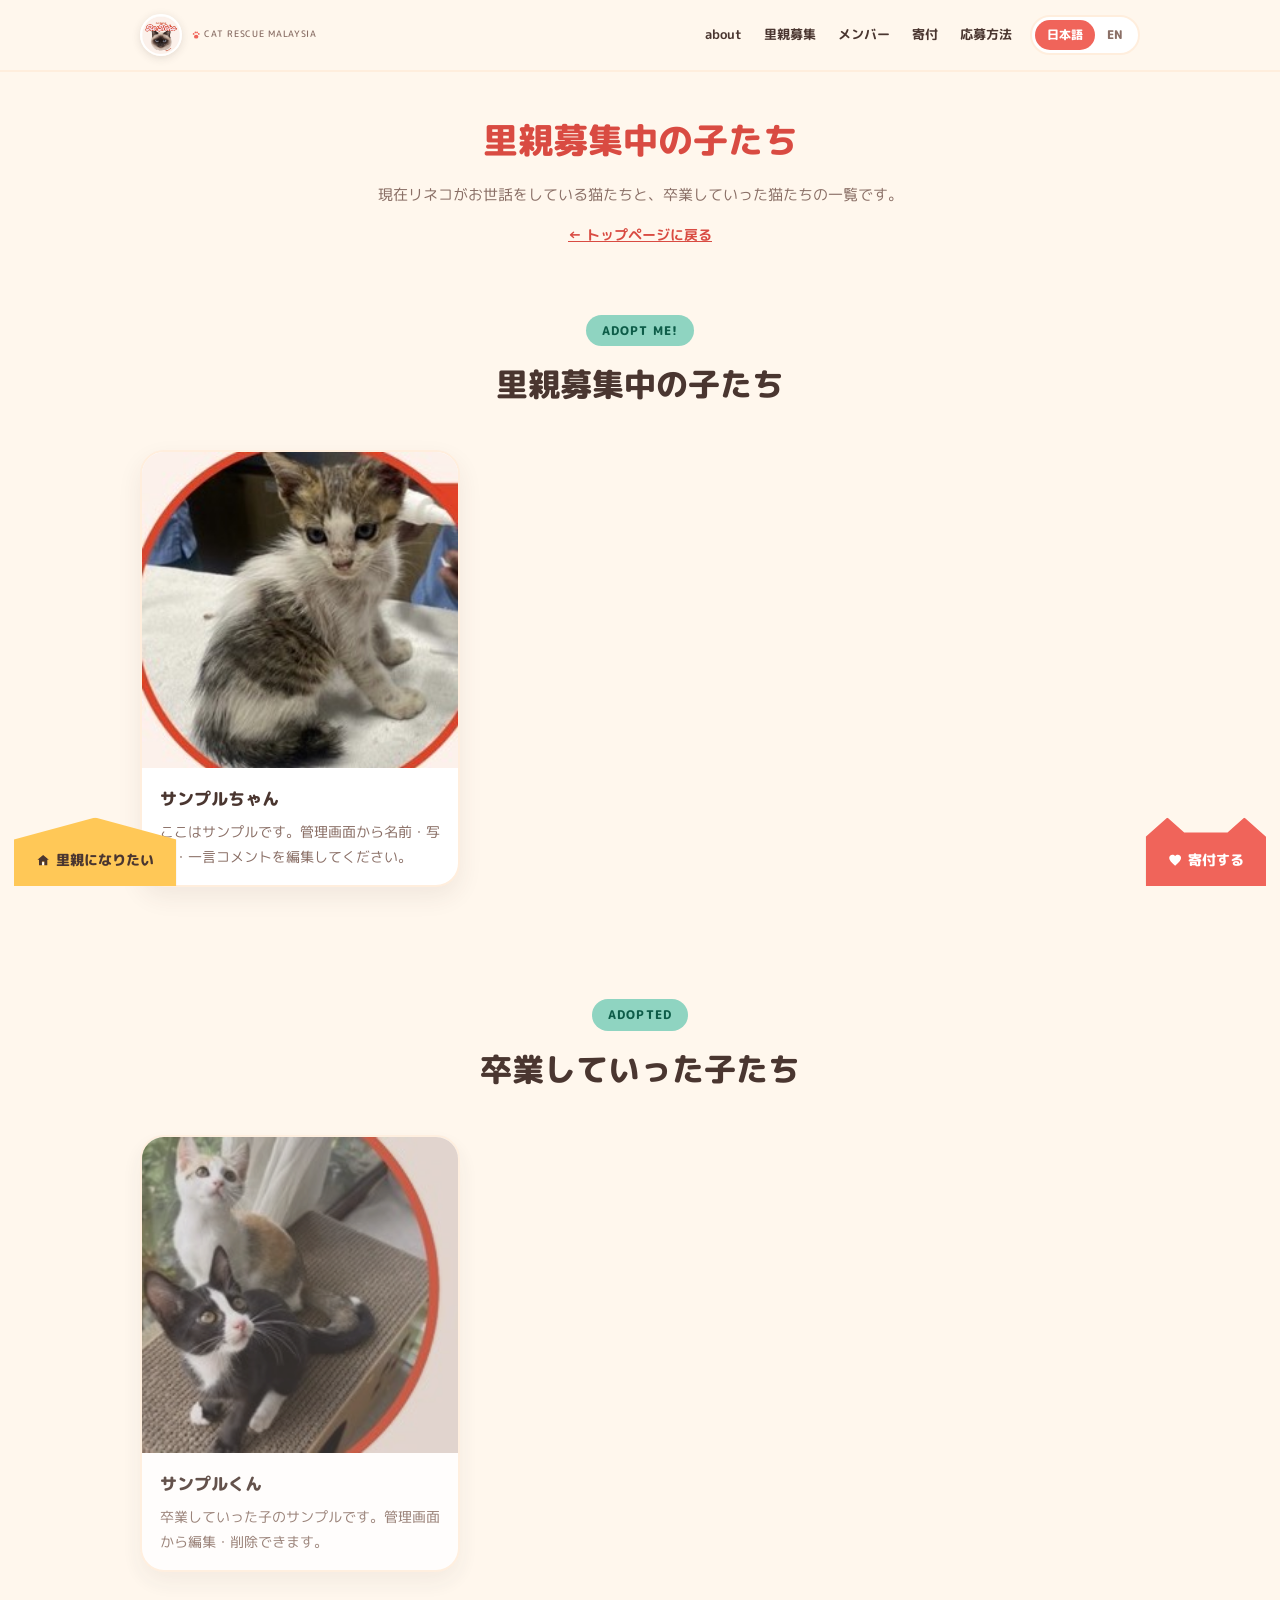
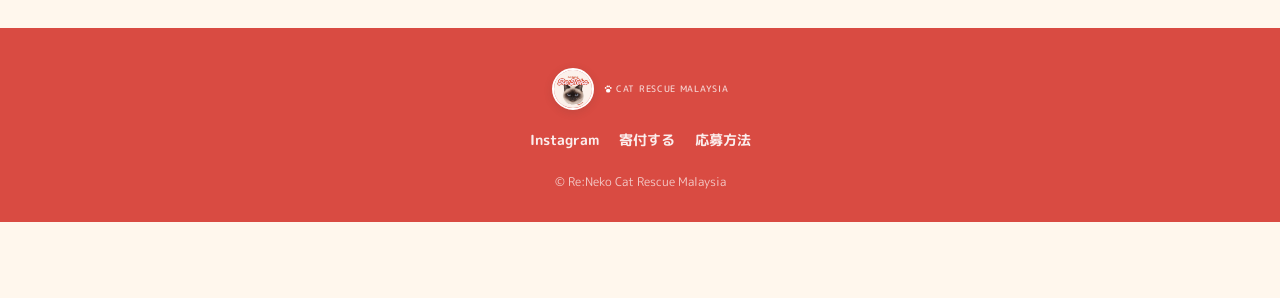
==== cats.html @ f43480e9 "Give the fixed buttons a real house/cat silhouette shape - Use clip-path polygons so "里親になりたい" reads" ====
<!DOCTYPE html>
<html lang="ja">
<head>
<meta charset="UTF-8">
<meta name="viewport" content="width=device-width, initial-scale=1.0">
<title>里親募集中の子たち | Re:Neko</title>
<meta name="description" content="Re:Neko(リネコ)が保護している、里親募集中の猫たちと卒業していった猫たちの一覧です。">
<link rel="preconnect" href="https://fonts.googleapis.com">
<link rel="preconnect" href="https://fonts.gstatic.com" crossorigin>
<link href="https://fonts.googleapis.com/css2?family=M+PLUS+Rounded+1c:wght@400;500;700;800&family=Kiwi+Maru:wght@400;500&display=swap" rel="stylesheet">
<link rel="stylesheet" href="style.css">
<link rel="icon" href="favicon-32.png" sizes="32x32">
<link rel="icon" href="favicon-192.png" sizes="192x192">
<link rel="apple-touch-icon" href="favicon-180.png">
<meta property="og:image" content="logo.png">
</head>
<body>

<svg style="display:none" aria-hidden="true">
  <symbol id="icon-paw" viewBox="0 0 24 24"><ellipse cx="12" cy="16.3" rx="6.3" ry="5.3"/><circle cx="4.7" cy="8.3" r="2.55"/><circle cx="9.8" cy="4.1" r="2.55"/><circle cx="14.6" cy="4.1" r="2.55"/><circle cx="19.4" cy="8.3" r="2.55"/></symbol>
  <symbol id="icon-book" viewBox="0 0 24 24"><path d="M3 5.4c2.3-1.7 5.7-1.7 9 0c3.3-1.7 6.7-1.7 9 0v14.2c-2.3-1.6-5.7-1.6-9 .1c-3.3-1.7-6.7-1.7-9-.1z"/><path d="M12 5.4v14.3" stroke="#fff" stroke-width="1.3" fill="none" stroke-linecap="round"/></symbol>
  <symbol id="icon-cat" viewBox="0 0 24 24"><path d="M4 9.3L7.5 2.4L10 8.6Z"/><path d="M20 9.3L16.5 2.4L14 8.6Z"/><circle cx="12" cy="14.2" r="8.2"/><circle cx="8.7" cy="13.2" r="1.15" fill="#fff"/><circle cx="15.3" cy="13.2" r="1.15" fill="#fff"/><path d="M12 15.6l-1.3 1.5h2.6z" fill="#fff"/></symbol>
  <symbol id="icon-duo" viewBox="0 0 24 24"><circle cx="9" cy="9.2" r="5"/><circle cx="15.4" cy="9.2" r="5" fill-opacity=".72"/><path d="M2.4 21c0-4 3-6.8 6.6-6.8S15.6 17 15.6 21z"/><path d="M8.6 21c0-4 3-6.8 6.6-6.8S21.8 17 21.8 21z" fill-opacity=".72"/></symbol>
  <symbol id="icon-heart" viewBox="0 0 24 24"><path d="M12 21.3l-1.4-1.3C5.4 15.3 2 12.2 2 8.5C2 5.4 4.4 3 7.5 3c1.7 0 3.4.8 4.5 2.1C13.1 3.8 14.8 3 16.5 3C19.6 3 22 5.4 22 8.5c0 3.7-3.4 6.8-8.6 11.5z"/></symbol>
  <symbol id="icon-house" viewBox="0 0 24 24"><path d="M12 3.2L21.6 11.3H19v9.1h-5v-6.1h-4v6.1H5v-9.1H2.4z"/><rect x="10.4" y="15.3" width="3.2" height="5.1" fill="#fff"/></symbol>
</svg>

<header class="site">
  <div class="site-nav">
    <a href="index.html" class="logo">
      <img src="logo.png" alt="Re:Neko">
      <small><svg class="icon" viewBox="0 0 24 24"><use href="#icon-paw"></use></svg> CAT RESCUE MALAYSIA</small>
    </a>
    <div class="nav-right">
      <nav class="nav-links">
        <a href="index.html#about" id="nav-about">about</a>
        <a href="cats.html" id="nav-cats">里親募集</a>
        <a href="index.html#duo" id="nav-duo">メンバー</a>
        <a href="index.html#donate" id="nav-donate">寄付</a>
        <a href="index.html#foster" id="nav-foster">応募方法</a>
      </nav>
      <div class="lang-toggle">
        <button type="button" id="lang-ja" class="active" onclick="setLang('ja')">日本語</button>
        <button type="button" id="lang-en" onclick="setLang('en')">EN</button>
      </div>
      <button type="button" class="menu-toggle" onclick="openMenu()" aria-label="メニュー">☰</button>
    </div>
  </div>
</header>

<div class="mobile-menu" id="mobile-menu" onclick="if(event.target===this) closeMenu()">
  <div class="mobile-menu-panel">
    <div class="mobile-menu-head">
      <a href="index.html" class="logo"><img src="logo.png" alt="Re:Neko"></a>
      <button type="button" class="mobile-menu-close" onclick="closeMenu()" aria-label="閉じる">×</button>
    </div>
    <div class="mobile-menu-links">
      <a href="index.html#about" onclick="closeMenu()"><span class="m-icon"><svg class="icon" viewBox="0 0 24 24"><use href="#icon-book"></use></svg></span><span id="mnav-about">about</span></a>
      <a href="cats.html" onclick="closeMenu()"><span class="m-icon"><svg class="icon" viewBox="0 0 24 24"><use href="#icon-cat"></use></svg></span><span id="mnav-cats">里親募集</span></a>
      <a href="index.html#duo" onclick="closeMenu()"><span class="m-icon"><svg class="icon" viewBox="0 0 24 24"><use href="#icon-duo"></use></svg></span><span id="mnav-duo">メンバー</span></a>
      <a href="index.html#donate" onclick="closeMenu()"><span class="m-icon"><svg class="icon" viewBox="0 0 24 24"><use href="#icon-heart"></use></svg></span><span id="mnav-donate">寄付</span></a>
      <a href="index.html#foster" onclick="closeMenu()"><span class="m-icon"><svg class="icon" viewBox="0 0 24 24"><use href="#icon-house"></use></svg></span><span id="mnav-foster">応募方法</span></a>
    </div>
    <svg class="mobile-menu-paw" viewBox="0 0 24 24"><use href="#icon-paw"></use></svg>
  </div>
</div>

<div class="wrap cats-hero">
  <h1 id="page-h1">里親募集中の子たち</h1>
  <p id="page-p">現在リネコがお世話をしている猫たちと、卒業していった猫たちの一覧です。</p>
  <a href="index.html" class="back-link" id="back-link">← トップページに戻る</a>
</div>

<section id="adopt-list">
  <div class="wrap">
    <div class="section-title">
      <span class="eyebrow">ADOPT ME!</span>
      <h2 id="adopt-h2">里親募集中の子たち</h2>
    </div>
    <div class="cat-grid" id="adopt-grid"></div>
  </div>
</section>

<section id="adopted-list">
  <div class="wrap">
    <div class="section-title">
      <span class="eyebrow" style="background:var(--mint);color:#0d5c48;">ADOPTED</span>
      <h2 id="adopted-h2">卒業していった子たち</h2>
    </div>
    <div class="cat-grid" id="adopted-grid"></div>
  </div>
</section>

<footer>
  <div class="wrap">
    <a href="index.html" class="logo"><img src="logo.png" alt="Re:Neko"> <small><svg class="icon" viewBox="0 0 24 24"><use href="#icon-paw"></use></svg> CAT RESCUE MALAYSIA</small></a>
    <div class="foot-links">
      <a href="https://www.instagram.com/reneko_malaysia/" target="_blank" rel="noopener">Instagram</a>
      <a href="index.html#donate" id="footer-link-donate">寄付する</a>
      <a href="index.html#foster" id="footer-link-foster">応募方法</a>
    </div>
    <p class="copyright">© Re:Neko Cat Rescue Malaysia</p>
  </div>
</footer>

<div class="fixed-bar">
  <a href="index.html#foster" class="fb-foster" id="bar-btn-foster"><svg class="icon" viewBox="0 0 24 24"><use href="#icon-house"></use></svg> 里親になりたい</a>
  <a href="index.html#donate" class="fb-donate" id="bar-btn-donate"><svg class="icon" viewBox="0 0 24 24"><use href="#icon-heart"></use></svg> 寄付する</a>
</div>

<script>
const I18N = {
  'nav-about':        { ja:'about',            en:'About' },
  'nav-cats':         { ja:'里親募集',          en:'Cats' },
  'nav-duo':          { ja:'メンバー',          en:'Team' },
  'nav-donate':       { ja:'寄付',              en:'Donate' },
  'nav-foster':       { ja:'応募方法',          en:'How to Adopt' },
  'mnav-about':       { ja:'about',            en:'About' },
  'mnav-cats':        { ja:'里親募集',          en:'Cats' },
  'mnav-duo':         { ja:'メンバー',          en:'Team' },
  'mnav-donate':      { ja:'寄付',              en:'Donate' },
  'mnav-foster':      { ja:'応募方法',          en:'How to Adopt' },
  'page-h1':          { ja:'里親募集中の子たち', en:'Cats Looking for Homes' },
  'page-p':           { ja:'現在リネコがお世話をしている猫たちと、卒業していった猫たちの一覧です。', en:'Here are the cats currently in our care, and the ones who&rsquo;ve already found their forever homes.' },
  'back-link':        { ja:'← トップページに戻る', en:'&larr; Back to Home' },
  'adopt-h2':         { ja:'里親募集中の子たち', en:'Cats Looking for Homes' },
  'adopted-h2':       { ja:'卒業していった子たち', en:'Happily Adopted' },
  'footer-link-donate': { ja:'寄付する', en:'Donate' },
  'footer-link-foster': { ja:'応募方法', en:'How to Adopt' },
  'bar-btn-foster':   { ja:'<svg class="icon" viewBox="0 0 24 24"><use href="#icon-house"></use></svg> 里親になりたい', en:'<svg class="icon" viewBox="0 0 24 24"><use href="#icon-house"></use></svg> Become a Foster' },
  'bar-btn-donate':   { ja:'<svg class="icon" viewBox="0 0 24 24"><use href="#icon-heart"></use></svg> 寄付する', en:'<svg class="icon" viewBox="0 0 24 24"><use href="#icon-heart"></use></svg> Donate' },
};

let currentLang = 'ja';

function setLang(lang){
  currentLang = lang;
  document.documentElement.lang = lang;
  for(const id in I18N){
    const el = document.getElementById(id);
    if(el) el.innerHTML = I18N[id][lang];
  }
  document.getElementById('lang-ja').classList.toggle('active', lang === 'ja');
  document.getElementById('lang-en').classList.toggle('active', lang === 'en');
  try{ localStorage.setItem('reneko-lang', lang); }catch(e){}
  renderCats();
}

let allCats = [];

function catCardHtml(cat){
  const name = currentLang === 'en' ? (cat.name_en || cat.name_ja || '') : (cat.name_ja || cat.name_en || '');
  const note = currentLang === 'en' ? (cat.note_en || cat.note_ja || '') : (cat.note_ja || cat.note_en || '');
  const cls = cat.status === 'adopted' ? 'cat-card adopted' : 'cat-card';
  return `<div class="${cls}">
    <div class="cat-photo"><img src="${escapeHtml(cat.photo || '')}" alt="${escapeHtml(name)}" loading="lazy"></div>
    <div class="cat-body">
      <h3>${escapeHtml(name)}</h3>
      <p>${escapeHtml(note)}</p>
    </div>
  </div>`;
}

function escapeHtml(str){
  return String(str).replace(/[&<>"']/g, m => ({'&':'&amp;','<':'&lt;','>':'&gt;','"':'&quot;',"'":'&#39;'}[m]));
}

function renderCats(){
  const adoptGrid = document.getElementById('adopt-grid');
  const adoptedGrid = document.getElementById('adopted-grid');
  const adoptCats = allCats.filter(c => c.status !== 'adopted');
  const adoptedCats = allCats.filter(c => c.status === 'adopted');

  const emptyAdopt = currentLang === 'en' ? 'No cats are listed yet. Please check back soon!' : '現在募集中の猫はいません。またチェックしてみてください。';
  const emptyAdopted = currentLang === 'en' ? 'No adopted cats listed yet.' : '卒業していった子はまだ登録されていません。';

  adoptGrid.innerHTML = adoptCats.length
    ? adoptCats.map(catCardHtml).join('')
    : `<div class="empty-note" style="grid-column:1/-1;">${emptyAdopt}</div>`;

  adoptedGrid.innerHTML = adoptedCats.length
    ? adoptedCats.map(catCardHtml).join('')
    : `<div class="empty-note" style="grid-column:1/-1;">${emptyAdopted}</div>`;
}

// Google Sheets CSV export URL (set once the sheet is shared). Falls back to cats.json when empty.
const SHEET_CSV_URL = '';

function parseCSV(text){
  const rows = [];
  let row = [], field = '', inQuotes = false;
  for(let i = 0; i < text.length; i++){
    const c = text[i];
    if(inQuotes){
      if(c === '"'){
        if(text[i + 1] === '"'){ field += '"'; i++; }
        else inQuotes = false;
      }else field += c;
    }else{
      if(c === '"') inQuotes = true;
      else if(c === ','){ row.push(field); field = ''; }
      else if(c === '\n' || c === '\r'){
        if(c === '\r' && text[i + 1] === '\n') i++;
        row.push(field); field = '';
        rows.push(row); row = [];
      }else field += c;
    }
  }
  if(field.length || row.length){ row.push(field); rows.push(row); }
  if(!rows.length) return [];
  const headers = rows[0].map(h => h.trim());
  return rows.slice(1).filter(r => r.some(v => v.trim() !== '')).map(r => {
    const obj = {};
    headers.forEach((h, i) => { obj[h] = (r[i] || '').trim(); });
    return obj;
  });
}

async function loadCats(){
  try{
    if(SHEET_CSV_URL){
      const res = await fetch(SHEET_CSV_URL + (SHEET_CSV_URL.includes('?') ? '&' : '?') + '_=' + Date.now());
      const text = await res.text();
      allCats = parseCSV(text);
    }else{
      const res = await fetch('cats.json?_=' + Date.now());
      allCats = await res.json();
    }
  }catch(e){
    allCats = [];
  }
  renderCats();
}

function openMenu(){
  document.getElementById('mobile-menu').classList.add('open');
  document.body.style.overflow = 'hidden';
}
function closeMenu(){
  document.getElementById('mobile-menu').classList.remove('open');
  document.body.style.overflow = '';
}

(function(){
  let lang = 'ja';
  try{ lang = localStorage.getItem('reneko-lang') || 'ja'; }catch(e){}
  currentLang = lang;
  setLang(lang);
  loadCats();
})();
</script>

</body>
</html>
---- style.css ----
:root{
  --cream:#FFF7ED;
  --cream-deep:#FFEEDD;
  --coral:#F0645A;
  --coral-dark:#D94B42;
  --pink:#FF8FAE;
  --yellow:#FFC857;
  --mint:#8FD4C1;
  --text:#4A3630;
  --text-soft:#8A6F66;
  --white:#FFFFFF;
  --radius:24px;
}
*{box-sizing:border-box;margin:0;padding:0;}
html{scroll-behavior:smooth;}
body{
  font-family:"M PLUS Rounded 1c","Hiragino Maru Gothic ProN",sans-serif;
  background:var(--cream);
  color:var(--text);
  line-height:1.8;
  padding-bottom:76px; /* space for fixed bottom bar */
  -webkit-font-smoothing:antialiased;
}
img{max-width:100%;display:block;}
a{color:inherit;text-decoration:none;}
.wrap{max-width:1040px;margin:0 auto;padding:0 20px;}

.icon{width:1em;height:1em;fill:currentColor;flex:0 0 auto;}

/* ---------- Header ---------- */
header.site{
  position:sticky;top:0;z-index:50;
  background:rgba(255,247,237,.92);
  backdrop-filter:blur(6px);
  border-bottom:2px solid var(--cream-deep);
}
.site-nav{
  display:flex;align-items:center;justify-content:space-between;
  padding:14px 20px;max-width:1040px;margin:0 auto;
  gap:12px;
}
.logo{
  display:flex;align-items:center;gap:10px;
  font-weight:800;font-size:1.4rem;color:var(--coral-dark);
  flex:0 0 auto;
}
.logo img{
  width:42px;height:42px;border-radius:50%;object-fit:cover;
  border:2px solid #fff;box-shadow:0 2px 8px rgba(74,54,48,.15);
  flex:0 0 auto;
}
.logo small{
  display:inline-flex;align-items:center;gap:4px;
  font-size:.55rem;font-weight:500;letter-spacing:.08em;
  color:var(--text-soft);
}
.logo small .icon{width:.95em;height:.95em;color:var(--coral);}
footer .logo small .icon{color:#fff;}
.nav-right{display:flex;align-items:center;gap:8px;flex:0 0 auto;white-space:nowrap;}
.site-nav .nav-links{display:flex;gap:2px;}
.nav-links a{
  font-size:.8rem;font-weight:700;color:var(--text);
  padding:8px 10px;border-radius:999px;white-space:nowrap;
}
.nav-links a:hover{background:var(--cream-deep);}
@media(max-width:760px){ .site-nav .nav-links{display:none;} }

.menu-toggle{
  display:none;background:#fff;border:2px solid var(--cream-deep);
  border-radius:999px;width:40px;height:40px;align-items:center;justify-content:center;
  cursor:pointer;flex:0 0 auto;font-size:1.1rem;line-height:1;
}
@media(max-width:760px){ .menu-toggle{display:flex;} }

.mobile-menu{
  display:none;position:fixed;inset:0;z-index:200;
  background:rgba(74,54,48,.45);
}
.mobile-menu.open{display:block;}
.mobile-menu-panel{
  background:linear-gradient(165deg,var(--cream) 0%,var(--cream-deep) 100%);
  width:80%;max-width:310px;height:100%;margin-left:auto;
  padding:22px;box-shadow:-8px 0 24px rgba(0,0,0,.15);
  display:flex;flex-direction:column;gap:4px;
  position:relative;overflow:hidden;
}
.mobile-menu-panel::before{
  content:"";position:absolute;inset:0;pointer-events:none;opacity:.55;
  background-image:
    radial-gradient(circle at 8px 8px, rgba(240,100,90,.12) 2.6px, transparent 2.8px),
    radial-gradient(circle at 2px 14px, rgba(240,100,90,.12) 1.6px, transparent 1.8px),
    radial-gradient(circle at 14px 14px, rgba(240,100,90,.12) 1.6px, transparent 1.8px);
  background-size:36px 36px;
}
.mobile-menu-head{
  display:flex;justify-content:space-between;align-items:center;margin-bottom:16px;
  position:relative;z-index:1;
}
.mobile-menu-head .logo{font-size:1.1rem;}
.mobile-menu-close{
  background:#fff;border:2px solid var(--cream-deep);border-radius:50%;
  width:36px;height:36px;font-size:1.2rem;cursor:pointer;color:var(--text-soft);
  display:flex;align-items:center;justify-content:center;
}
.mobile-menu-links{position:relative;z-index:1;display:flex;flex-direction:column;gap:12px;}
.mobile-menu-links a{
  display:flex;align-items:center;gap:12px;
  padding:12px 16px;border-radius:20px 20px 20px 6px;font-weight:800;font-size:1rem;color:var(--text);
  background:#fff;box-shadow:0 6px 14px rgba(74,54,48,.1);
  border:2px solid var(--row-color,var(--cream-deep));
  transition:transform .12s ease;
}
.mobile-menu-links a:nth-child(odd){transform:rotate(-.8deg);}
.mobile-menu-links a:nth-child(even){transform:rotate(.8deg);border-radius:20px 20px 6px 20px;}
.mobile-menu-links a:active{transform:scale(.96);}
.mobile-menu-links a .m-icon{
  width:40px;height:40px;border-radius:50%;flex:0 0 auto;
  display:flex;align-items:center;justify-content:center;
  border:2px solid #fff;box-shadow:0 3px 6px rgba(74,54,48,.15);
}
.mobile-menu-links a .m-icon .icon{width:1.3em;height:1.3em;}
.mobile-menu-links a:nth-child(1){--row-color:#FFD3CC;}
.mobile-menu-links a:nth-child(1) .m-icon{background:#FFE3E0;color:var(--coral-dark);}
.mobile-menu-links a:nth-child(2){--row-color:#FFE7AD;}
.mobile-menu-links a:nth-child(2) .m-icon{background:#FFF1CE;color:#9A6A00;}
.mobile-menu-links a:nth-child(3){--row-color:#FFC9DC;}
.mobile-menu-links a:nth-child(3) .m-icon{background:#FFE3EC;color:#C23368;}
.mobile-menu-links a:nth-child(4){--row-color:#BDEEDD;}
.mobile-menu-links a:nth-child(4) .m-icon{background:#DFF4EE;color:#0d5c48;}
.mobile-menu-links a:nth-child(5){--row-color:#C7D3FF;}
.mobile-menu-links a:nth-child(5) .m-icon{background:#E3E9FF;color:#3B4FA8;}
.mobile-menu-paw{
  position:absolute;z-index:0;width:9rem;height:9rem;opacity:.14;color:var(--coral);
  bottom:6px;right:-18px;transform:rotate(-18deg);pointer-events:none;
}

.lang-toggle{
  display:flex;background:#fff;border:2px solid var(--cream-deep);
  border-radius:999px;padding:3px;flex:0 0 auto;
}
.lang-toggle button{
  border:none;background:transparent;cursor:pointer;
  font-family:inherit;font-weight:800;font-size:.75rem;
  padding:6px 12px;border-radius:999px;color:var(--text-soft);
}
.lang-toggle button.active{background:var(--coral);color:#fff;}

/* ---------- Buttons ---------- */
.btn{
  display:inline-flex;align-items:center;justify-content:center;gap:8px;
  padding:14px 28px;border-radius:999px;font-weight:800;font-size:1rem;
  border:none;cursor:pointer;transition:transform .15s ease, box-shadow .15s ease;
  box-shadow:0 6px 0 rgba(0,0,0,.08);
}
.btn:active{transform:translateY(3px);box-shadow:0 3px 0 rgba(0,0,0,.08);}
.btn-coral{background:var(--coral);color:#fff;}
.btn-coral:hover{background:var(--coral-dark);}
.btn-yellow{background:var(--yellow);color:var(--text);}
.btn-yellow:hover{filter:brightness(1.05);}
.btn-outline{background:#fff;color:var(--coral-dark);border:2px solid var(--coral);box-shadow:none;}

/* ---------- Hero ---------- */
.hero{
  padding:28px 0 44px;
  position:relative;overflow:hidden;
}
.hero-text{max-width:640px;margin:0 auto;text-align:center;}
.hero h1{
  font-size:clamp(1.9rem,4vw,2.7rem);
  font-weight:800;color:var(--coral-dark);
  line-height:1.45;margin-bottom:16px;
}
.hero p{color:var(--text-soft);font-size:1.02rem;margin-bottom:24px;}
.hero-badges{display:flex;flex-wrap:wrap;gap:8px;justify-content:center;}
.badge{
  background:#fff;border:2px solid var(--cream-deep);
  padding:6px 14px;border-radius:999px;font-size:.8rem;font-weight:700;
  color:var(--text-soft);display:inline-flex;align-items:center;gap:6px;
}
.hero-photo-top{
  position:relative;border-radius:32px;overflow:hidden;
  box-shadow:0 20px 40px rgba(217,75,66,.18);
  border:6px solid #fff;margin-bottom:28px;
  max-width:900px;margin-left:auto;margin-right:auto;
}
.hero-photo-top img{aspect-ratio:16/9;object-fit:cover;width:100%;}
@media(max-width:640px){ .hero-photo-top img{aspect-ratio:4/3;} }
.hero-photo-top::after{
  content:"🐾";position:absolute;bottom:-10px;right:-10px;
  background:var(--yellow);width:64px;height:64px;border-radius:50%;
  display:flex;align-items:center;justify-content:center;font-size:1.6rem;
  box-shadow:0 8px 16px rgba(0,0,0,.12);
}

/* ---------- Photo gallery strip ---------- */
.gallery-strip{
  display:grid;grid-template-columns:repeat(4,1fr);gap:14px;
}
@media(max-width:640px){ .gallery-strip{grid-template-columns:repeat(2,1fr);} }
.gallery-strip a{
  display:block;border-radius:18px;overflow:hidden;
  aspect-ratio:1/1;border:4px solid #fff;
  box-shadow:0 8px 18px rgba(74,54,48,.1);
}
.gallery-strip img{width:100%;height:100%;object-fit:cover;}

/* ---------- Section shells ---------- */
section{padding:56px 0;}
.section-title{
  text-align:center;margin-bottom:36px;
}
.section-title .eyebrow{
  display:inline-block;background:var(--mint);color:#0d5c48;
  font-weight:800;font-size:.75rem;letter-spacing:.1em;
  padding:5px 16px;border-radius:999px;margin-bottom:10px;
}
.section-title h2{
  font-size:clamp(1.5rem,3vw,2rem);font-weight:800;color:var(--text);
}
.section-title p{color:var(--text-soft);margin-top:8px;font-size:.95rem;}

/* ---------- About ---------- */
.about-cards{
  display:grid;grid-template-columns:repeat(3,1fr);gap:20px;
}
@media(max-width:760px){ .about-cards{grid-template-columns:1fr;} }
.about-card{
  background:#fff;border-radius:var(--radius);padding:28px 22px;
  text-align:center;box-shadow:0 10px 24px rgba(74,54,48,.06);
  border:2px solid var(--cream-deep);
}
.about-card .about-photo{
  width:96px;height:96px;border-radius:50%;
  overflow:hidden;margin:0 auto 14px;
  border:4px solid var(--cream-deep);
}
.about-card .about-photo img{width:100%;height:100%;object-fit:cover;}
.about-card h3{font-size:1.05rem;font-weight:800;margin-bottom:8px;}
.about-card p{font-size:.88rem;color:var(--text-soft);}

.about-note{
  margin-top:30px;background:#fff;border-radius:var(--radius);
  padding:22px 26px;border:2px dashed var(--pink);
  font-size:.9rem;color:var(--text-soft);text-align:center;
}

/* ---------- Meet the duo ---------- */
.duo-card{
  display:flex;align-items:center;gap:32px;
  background:#fff;border-radius:var(--radius);
  padding:32px;max-width:760px;margin:0 auto;
  box-shadow:0 10px 24px rgba(74,54,48,.06);
  border:2px solid var(--cream-deep);
}
@media(max-width:680px){ .duo-card{flex-direction:column;text-align:center;} }
.duo-photo{
  flex:0 0 auto;width:200px;height:200px;border-radius:28px;
  overflow:hidden;border:5px solid var(--cream-deep);
  position:relative;
}
.duo-photo .sticker{width:48px;height:48px;bottom:-12px;right:-12px;background:var(--pink);}
.duo-photo img{width:100%;height:100%;object-fit:cover;}
.duo-text p{font-size:.92rem;color:var(--text-soft);margin-bottom:10px;}
.duo-text p:last-child{margin-bottom:0;}

/* ---------- Activities ---------- */
.activity-grid{
  display:grid;grid-template-columns:repeat(2,1fr);gap:20px;
  max-width:760px;margin:0 auto;
}
@media(max-width:640px){ .activity-grid{grid-template-columns:1fr;} }
.activity-card{
  border-radius:var(--radius);padding:26px 20px;color:#fff;
  box-shadow:0 10px 24px rgba(0,0,0,.08);
  display:block;transition:transform .15s ease;
}
a.activity-card:hover{transform:translateY(-4px);}
.activity-card:nth-child(1){background:linear-gradient(160deg,#FF9A8B,var(--coral));}
.activity-card:nth-child(2){background:linear-gradient(160deg,#8FE3C9,#4FBBA0);}
.activity-card .act-photo-stack{
  display:flex;margin-bottom:14px;
}
.activity-card .act-photo-stack img{
  width:58px;height:58px;border-radius:50%;object-fit:cover;
  border:3px solid rgba(255,255,255,.85);
  margin-left:-16px;box-shadow:0 3px 8px rgba(0,0,0,.15);
}
.activity-card .act-photo-stack img:first-child{margin-left:0;}
.activity-card .tag{
  font-size:.7rem;font-weight:800;letter-spacing:.08em;
  background:rgba(255,255,255,.28);display:inline-block;
  padding:4px 12px;border-radius:999px;margin-bottom:10px;
}
.activity-card h3{font-size:1.15rem;font-weight:800;margin-bottom:8px;}
.activity-card p{font-size:.87rem;opacity:.95;}
.activity-card .act-more{
  display:inline-block;margin-top:14px;font-size:.8rem;font-weight:800;
  background:rgba(255,255,255,.9);color:var(--coral-dark);
  padding:6px 14px;border-radius:999px;
}

/* ---------- Donation ---------- */
.donate-section{
  background:var(--cream-deep);
  border-radius:32px;
  margin:0 16px;
}
@media(min-width:1040px){ .donate-section{margin:0 auto;max-width:1040px;} }
.donate-inner{padding:48px 28px;}
.donate-card{
  background:#fff;border-radius:var(--radius);
  max-width:640px;margin:0 auto;padding:34px 30px;
  box-shadow:0 14px 30px rgba(217,75,66,.1);
}
.donate-card h3{font-size:1.2rem;font-weight:800;color:var(--coral-dark);margin-bottom:10px;text-align:center;}
.donate-card > p{font-size:.9rem;color:var(--text-soft);text-align:center;margin-bottom:22px;}
.bank-box{
  background:var(--cream);border-radius:16px;padding:20px 22px;
  border:2px dashed var(--pink);
}
.bank-box .prep{
  text-align:center;font-weight:700;color:var(--coral-dark);margin-bottom:14px;
}
.bank-row{
  display:flex;justify-content:space-between;gap:12px;
  padding:8px 0;border-bottom:1px solid var(--cream-deep);
  font-size:.88rem;
}
.bank-row:last-child{border-bottom:none;}
.bank-row dt{color:var(--text-soft);font-weight:700;}
.bank-row dd{font-weight:700;}
.donate-cta{margin-top:24px;text-align:center;}
.donate-cta .btn{width:100%;justify-content:center;}
.donate-alt{
  text-align:center;font-size:.82rem;color:var(--text-soft);margin-top:14px;
}
.donate-alt a{color:var(--coral-dark);font-weight:700;text-decoration:underline;}

/* ---------- Foster ---------- */
.foster-steps{
  display:grid;grid-template-columns:repeat(2,1fr);gap:16px;margin-bottom:16px;
}
.donate-note{
  text-align:center;font-size:.82rem;color:var(--text-soft);
  margin-bottom:30px;
}
@media(max-width:640px){ .foster-steps{grid-template-columns:1fr;} }
.step{
  background:#fff;border-radius:22px 22px 22px 6px;padding:18px 20px;
  display:flex;gap:14px;align-items:flex-start;
  border:2px solid var(--cream-deep);
  box-shadow:0 8px 18px rgba(74,54,48,.07);
  position:relative;
}
.step:nth-child(odd){transform:rotate(-.6deg);}
.step:nth-child(even){transform:rotate(.6deg);}
.step .num{
  flex:0 0 auto;width:40px;height:40px;border-radius:50%;
  color:#fff;font-weight:800;
  display:flex;align-items:center;justify-content:center;font-size:1rem;
  border:3px solid #fff;box-shadow:0 4px 10px rgba(74,54,48,.18);
}
.step:nth-child(1) .num{background:linear-gradient(160deg,#FF9A8B,var(--coral));}
.step:nth-child(2) .num{background:linear-gradient(160deg,#FFD37A,#FFB454);}
.step:nth-child(3) .num{background:linear-gradient(160deg,#FF9FC0,var(--pink));}
.step:nth-child(4) .num{background:linear-gradient(160deg,#8FE3C9,#4FBBA0);}
.step:nth-child(5) .num{background:linear-gradient(160deg,#9FB8FF,#6E8CF0);}
.step p{font-size:.88rem;color:var(--text-soft);}
.step strong{display:block;color:var(--text);margin-bottom:2px;}
.step::after{
  content:"🐾";position:absolute;bottom:-8px;right:10px;
  font-size:1rem;opacity:.5;
}

.form-wrap{
  background:#fff;border-radius:var(--radius);padding:16px;
  box-shadow:0 14px 30px rgba(74,54,48,.08);
}
.form-wrap iframe{
  width:100%;height:900px;border:none;border-radius:16px;
}
.form-fallback{text-align:center;margin-top:18px;}

/* ---------- Footer ---------- */
footer{
  background:var(--coral-dark);color:#fff;padding:40px 0 30px;text-align:center;
}
footer .logo{color:#fff;justify-content:center;}
footer .logo small{color:rgba(255,255,255,.75);}
footer .foot-links{
  display:flex;justify-content:center;gap:20px;margin:18px 0;flex-wrap:wrap;
}
footer .foot-links a{font-size:.85rem;font-weight:700;opacity:.9;}
footer .foot-links a:hover{opacity:1;text-decoration:underline;}
footer .copyright{font-size:.75rem;opacity:.7;margin-top:14px;}

/* ---------- Fixed bottom action bar ---------- */
.fixed-bar{
  position:fixed;left:0;right:0;bottom:0;z-index:100;
  display:flex;justify-content:space-between;
  padding:0 14px calc(14px + env(safe-area-inset-bottom));
  pointer-events:none;
}
.fixed-bar a{
  pointer-events:auto;position:relative;
  display:inline-flex;align-items:center;justify-content:center;gap:6px;
  font-weight:800;font-size:.85rem;
  filter:drop-shadow(0 6px 10px rgba(74,54,48,.3));
  transition:transform .12s ease;
}
.fixed-bar a:active{transform:scale(.95);}
.fixed-bar .fb-foster{
  background:var(--yellow);color:var(--text);
  padding:30px 22px 14px;
  clip-path:polygon(50% 0%,100% 32%,100% 100%,0% 100%,0% 32%);
}
.fixed-bar .fb-donate{
  background:var(--coral);color:#fff;
  padding:30px 22px 14px;
  clip-path:polygon(18% 0%,32% 22%,68% 22%,82% 0%,100% 28%,100% 100%,0% 100%,0% 28%);
}
.fixed-bar .icon{width:1.05em;height:1.05em;}

/* ---------- Cats list page ---------- */
.cats-hero{text-align:center;padding:36px 0 10px;}
.cats-hero h1{font-size:clamp(1.6rem,3.4vw,2.2rem);font-weight:800;color:var(--coral-dark);margin-bottom:10px;}
.cats-hero p{color:var(--text-soft);font-size:.95rem;}
.back-link{display:inline-block;margin-top:14px;font-size:.85rem;font-weight:700;color:var(--coral-dark);text-decoration:underline;}

.cat-grid{
  display:grid;grid-template-columns:repeat(3,1fr);gap:20px;margin-top:28px;
}
@media(max-width:820px){ .cat-grid{grid-template-columns:repeat(2,1fr);} }
@media(max-width:520px){ .cat-grid{grid-template-columns:1fr;} }
.cat-card{
  background:#fff;border-radius:var(--radius);overflow:hidden;
  box-shadow:0 10px 24px rgba(74,54,48,.08);
  border:2px solid var(--cream-deep);
}
.cat-card .cat-photo{width:100%;aspect-ratio:1/1;overflow:hidden;}
.cat-card .cat-photo img{width:100%;height:100%;object-fit:cover;}
.cat-card .cat-body{padding:16px 18px;}
.cat-card h3{font-size:1.05rem;font-weight:800;margin-bottom:6px;}
.cat-card p{font-size:.86rem;color:var(--text-soft);}
.cat-card.adopted{opacity:.85;}
.cat-card.adopted .cat-photo{position:relative;}
.cat-card.adopted .cat-photo::after{
  content:"";position:absolute;inset:0;background:rgba(74,54,48,.18);
}
.empty-note{
  text-align:center;color:var(--text-soft);font-size:.9rem;
  background:#fff;border-radius:18px;padding:30px;border:2px dashed var(--pink);
}

/* ---------- Admin page ---------- */
.admin-wrap{max-width:760px;margin:0 auto;padding:32px 20px 80px;}
.admin-box{
  background:#fff;border-radius:var(--radius);padding:24px;margin-bottom:22px;
  border:2px solid var(--cream-deep);box-shadow:0 8px 20px rgba(74,54,48,.06);
}
.admin-box h2{font-size:1.05rem;font-weight:800;margin-bottom:12px;color:var(--coral-dark);}
.admin-field{margin-bottom:12px;}
.admin-field label{display:block;font-size:.8rem;font-weight:700;color:var(--text-soft);margin-bottom:4px;}
.admin-field input[type=text],
.admin-field input[type=password],
.admin-field textarea{
  width:100%;padding:10px 12px;border-radius:10px;border:2px solid var(--cream-deep);
  font-family:inherit;font-size:.9rem;background:var(--cream);
}
.admin-field textarea{resize:vertical;min-height:50px;}
.admin-row{display:grid;grid-template-columns:1fr 1fr;gap:12px;}
@media(max-width:520px){ .admin-row{grid-template-columns:1fr;} }
.admin-cat{
  display:flex;gap:14px;border:2px solid var(--cream-deep);border-radius:16px;
  padding:14px;margin-bottom:14px;align-items:flex-start;
}
@media(max-width:560px){ .admin-cat{flex-direction:column;} }
.admin-cat .thumb{width:84px;height:84px;border-radius:12px;overflow:hidden;flex:0 0 auto;background:var(--cream);}
.admin-cat .thumb img{width:100%;height:100%;object-fit:cover;}
.admin-cat .fields{flex:1;}
.admin-actions{display:flex;gap:8px;flex-wrap:wrap;margin-top:10px;}
.admin-actions button{
  font-family:inherit;font-size:.78rem;font-weight:800;border:none;border-radius:999px;
  padding:8px 14px;cursor:pointer;
}
.btn-mini-status{background:var(--mint);color:#0d5c48;}
.btn-mini-danger{background:#FFD9D4;color:#B3382C;}
.status-pill{
  display:inline-block;font-size:.68rem;font-weight:800;padding:3px 10px;
  border-radius:999px;margin-bottom:6px;
}
.status-pill.adopt{background:#FFE3E0;color:var(--coral-dark);}
.status-pill.adopted{background:#DFF4EE;color:#0d5c48;}
.admin-save-bar{
  position:sticky;bottom:0;background:#fff;border-top:2px solid var(--cream-deep);
  padding:14px 20px;display:flex;gap:10px;align-items:center;justify-content:space-between;
  border-radius:var(--radius) var(--radius) 0 0;box-shadow:0 -6px 16px rgba(74,54,48,.08);
}
.admin-msg{font-size:.82rem;font-weight:700;}
.admin-msg.ok{color:#0d5c48;}
.admin-msg.err{color:#B3382C;}
.token-gate{text-align:center;}
.token-gate p{color:var(--text-soft);font-size:.88rem;margin-bottom:14px;text-align:left;}
.token-gate ol{color:var(--text-soft);font-size:.85rem;margin:0 0 16px 20px;text-align:left;}
.token-gate ol li{margin-bottom:4px;}

/* ---------- Decorative flourishes ---------- */
.wave-divider{display:block;width:100%;height:44px;}
.wave-divider path{fill:var(--mint);opacity:.55;}
.wave-divider.wave-yellow path{fill:var(--yellow);opacity:.55;}
.wave-divider.wave-pink path{fill:var(--pink);opacity:.4;}

.paw-texture{
  position:relative;
}
.paw-texture::before{
  content:"";position:absolute;inset:0;pointer-events:none;
  opacity:.5;
  background-image:
    radial-gradient(circle at 8px 8px, rgba(240,100,90,.10) 2.6px, transparent 2.8px),
    radial-gradient(circle at 2px 14px, rgba(240,100,90,.10) 1.6px, transparent 1.8px),
    radial-gradient(circle at 14px 14px, rgba(240,100,90,.10) 1.6px, transparent 1.8px);
  background-size:36px 36px;
}
.paw-texture > *{position:relative;z-index:1;}

.sticker{
  position:absolute;display:flex;align-items:center;justify-content:center;
  background:var(--yellow);border-radius:50%;box-shadow:0 6px 14px rgba(0,0,0,.12);
  font-size:1.1rem;
}

/* ---------- Section photo accents (Donate / Foster) ---------- */
.accent-photo-row{
  display:flex;align-items:center;gap:26px;max-width:640px;margin:0 auto 24px;
}
@media(max-width:640px){ .accent-photo-row{flex-direction:column;text-align:center;} }
.accent-photo{
  flex:0 0 auto;width:150px;height:150px;border-radius:26px;overflow:hidden;
  border:5px solid #fff;box-shadow:0 12px 24px rgba(74,54,48,.14);
  position:relative;
}
.accent-photo img{width:100%;height:100%;object-fit:cover;}
.accent-photo .sticker{width:44px;height:44px;bottom:-10px;right:-10px;}
.accent-text{flex:1;}
.accent-text h3{font-size:1.05rem;font-weight:800;color:var(--coral-dark);margin-bottom:6px;}
.accent-text p{font-size:.88rem;color:var(--text-soft);}
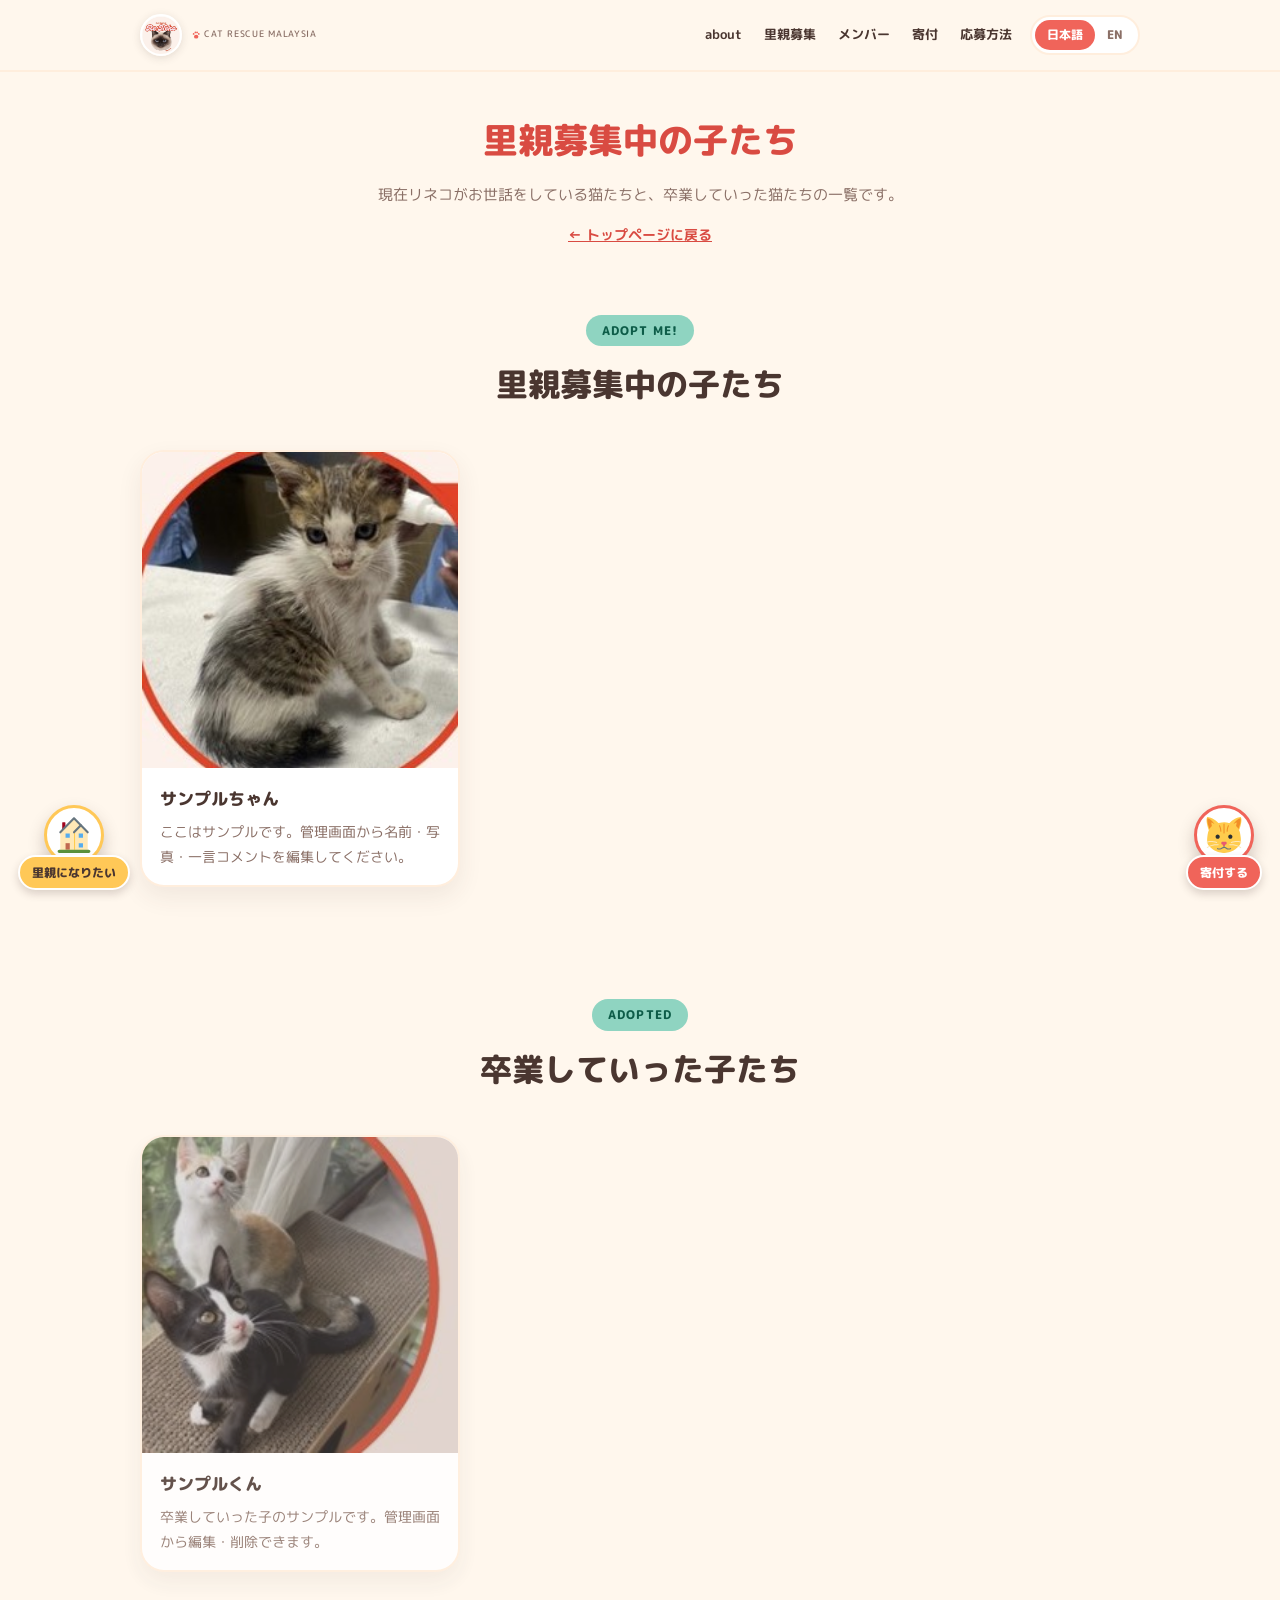
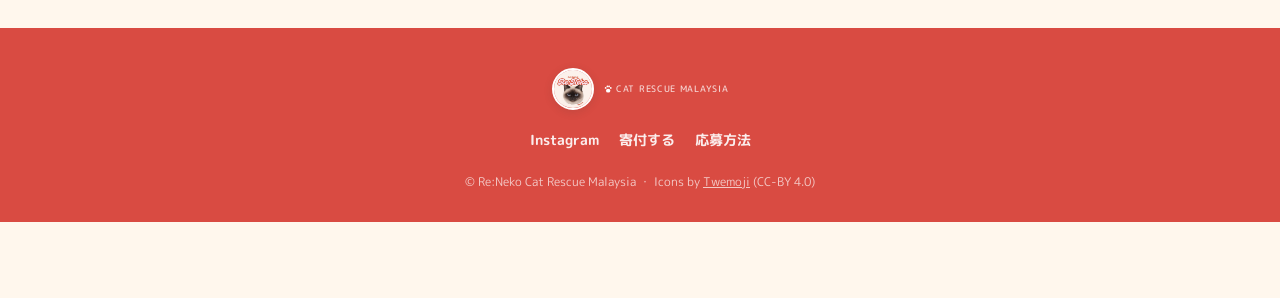
==== commit 79e9553b: "Replace clip-path button shapes with real Twemoji illustrations - Use the free, CC-BY-4.0-licensed T" ====
--- a/cats.html
+++ b/cats.html
@@ -99,13 +99,19 @@
       <a href="index.html#donate" id="footer-link-donate">寄付する</a>
       <a href="index.html#foster" id="footer-link-foster">応募方法</a>
     </div>
-    <p class="copyright">© Re:Neko Cat Rescue Malaysia</p>
+    <p class="copyright">© Re:Neko Cat Rescue Malaysia ・ Icons by <a href="https://twemoji.twitter.com/" target="_blank" rel="noopener" style="text-decoration:underline;">Twemoji</a> (CC-BY 4.0)</p>
   </div>
 </footer>
 
 <div class="fixed-bar">
-  <a href="index.html#foster" class="fb-foster" id="bar-btn-foster"><svg class="icon" viewBox="0 0 24 24"><use href="#icon-house"></use></svg> 里親になりたい</a>
-  <a href="index.html#donate" class="fb-donate" id="bar-btn-donate"><svg class="icon" viewBox="0 0 24 24"><use href="#icon-heart"></use></svg> 寄付する</a>
+  <a href="index.html#foster" class="fb-foster">
+    <span class="icon-badge"><img src="icons/house-twemoji.svg" alt=""></span>
+    <span class="label" id="bar-btn-foster">里親になりたい</span>
+  </a>
+  <a href="index.html#donate" class="fb-donate">
+    <span class="icon-badge"><img src="icons/cat-twemoji.svg" alt=""></span>
+    <span class="label" id="bar-btn-donate">寄付する</span>
+  </a>
 </div>
 
 <script>
@@ -127,8 +133,8 @@
   'adopted-h2':       { ja:'卒業していった子たち', en:'Happily Adopted' },
   'footer-link-donate': { ja:'寄付する', en:'Donate' },
   'footer-link-foster': { ja:'応募方法', en:'How to Adopt' },
-  'bar-btn-foster':   { ja:'<svg class="icon" viewBox="0 0 24 24"><use href="#icon-house"></use></svg> 里親になりたい', en:'<svg class="icon" viewBox="0 0 24 24"><use href="#icon-house"></use></svg> Become a Foster' },
-  'bar-btn-donate':   { ja:'<svg class="icon" viewBox="0 0 24 24"><use href="#icon-heart"></use></svg> 寄付する', en:'<svg class="icon" viewBox="0 0 24 24"><use href="#icon-heart"></use></svg> Donate' },
+  'bar-btn-foster':   { ja:'里親になりたい', en:'Become a Foster' },
+  'bar-btn-donate':   { ja:'寄付する',       en:'Donate' },
 };
 
 let currentLang = 'ja';
--- a/style.css
+++ b/style.css
@@ -397,29 +397,34 @@
 /* ---------- Fixed bottom action bar ---------- */
 .fixed-bar{
   position:fixed;left:0;right:0;bottom:0;z-index:100;
-  display:flex;justify-content:space-between;
-  padding:0 14px calc(14px + env(safe-area-inset-bottom));
+  display:flex;justify-content:space-between;align-items:flex-end;
+  padding:0 18px calc(10px + env(safe-area-inset-bottom));
   pointer-events:none;
 }
 .fixed-bar a{
-  pointer-events:auto;position:relative;
-  display:inline-flex;align-items:center;justify-content:center;gap:6px;
-  font-weight:800;font-size:.85rem;
-  filter:drop-shadow(0 6px 10px rgba(74,54,48,.3));
+  pointer-events:auto;
+  display:flex;flex-direction:column;align-items:center;
+  text-decoration:none;
   transition:transform .12s ease;
 }
-.fixed-bar a:active{transform:scale(.95);}
-.fixed-bar .fb-foster{
-  background:var(--yellow);color:var(--text);
-  padding:30px 22px 14px;
-  clip-path:polygon(50% 0%,100% 32%,100% 100%,0% 100%,0% 32%);
-}
-.fixed-bar .fb-donate{
-  background:var(--coral);color:#fff;
-  padding:30px 22px 14px;
-  clip-path:polygon(18% 0%,32% 22%,68% 22%,82% 0%,100% 28%,100% 100%,0% 100%,0% 28%);
-}
-.fixed-bar .icon{width:1.05em;height:1.05em;}
+.fixed-bar a:active{transform:scale(.94);}
+.fixed-bar .icon-badge{
+  width:60px;height:60px;border-radius:50%;background:#fff;
+  display:flex;align-items:center;justify-content:center;
+  box-shadow:0 8px 16px rgba(74,54,48,.25);
+  border:3px solid #fff;
+}
+.fixed-bar .icon-badge img{width:72%;height:72%;object-fit:contain;}
+.fixed-bar .label{
+  margin-top:-10px;font-weight:800;font-size:.74rem;white-space:nowrap;
+  padding:5px 12px;border-radius:999px;
+  box-shadow:0 4px 8px rgba(74,54,48,.2);
+  border:2px solid #fff;
+}
+.fixed-bar .fb-foster .icon-badge{border-color:var(--yellow);}
+.fixed-bar .fb-foster .label{background:var(--yellow);color:var(--text);}
+.fixed-bar .fb-donate .icon-badge{border-color:var(--coral);}
+.fixed-bar .fb-donate .label{background:var(--coral);color:#fff;}
 
 /* ---------- Cats list page ---------- */
 .cats-hero{text-align:center;padding:36px 0 10px;}
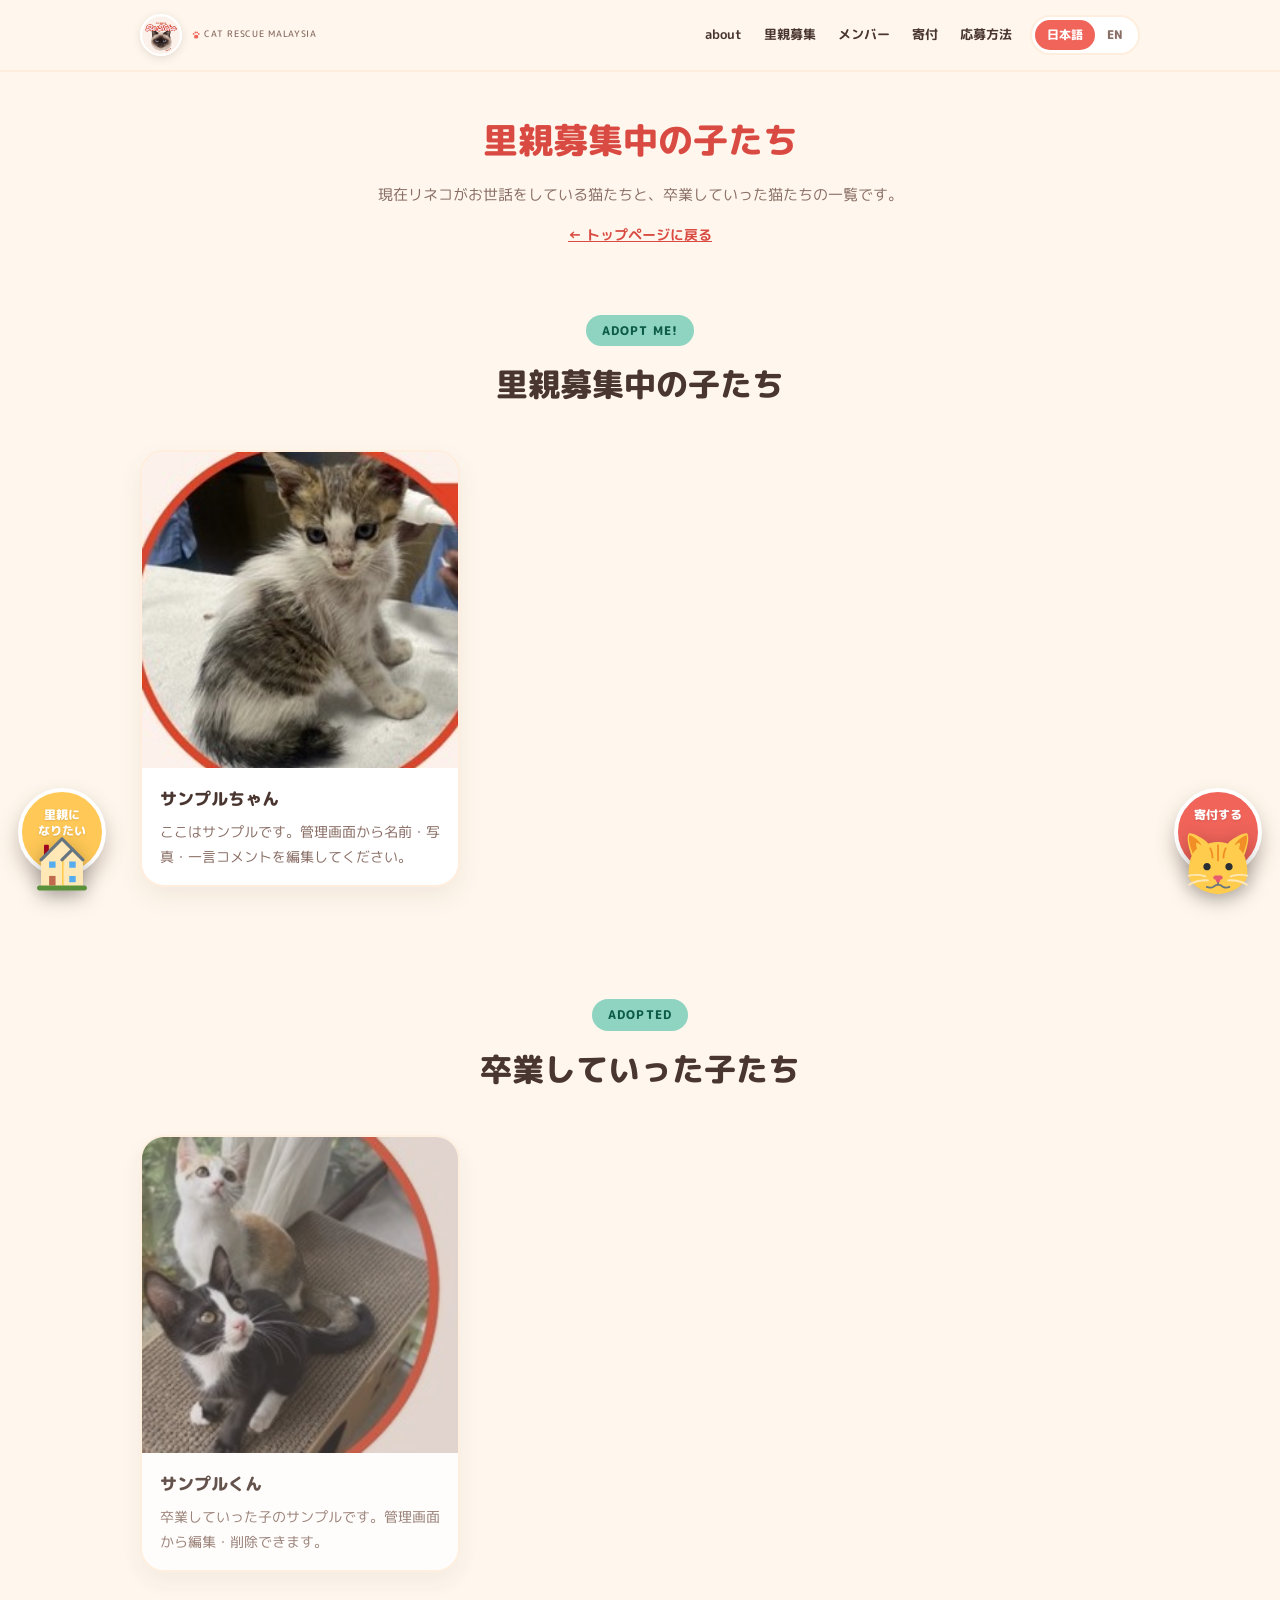
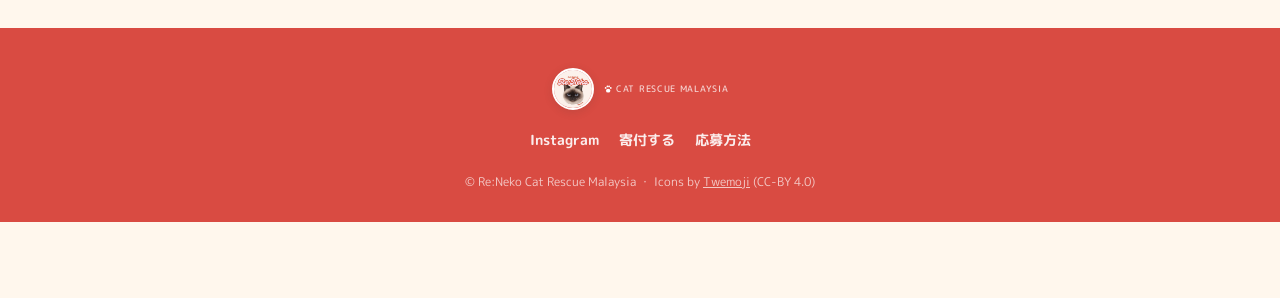
==== commit 051ac3a5: "Redesign fixed buttons and hero, inspired by reference cat-org site - Fixed foster/donate buttons: c" ====
--- a/cats.html
+++ b/cats.html
@@ -105,12 +105,12 @@
 
 <div class="fixed-bar">
   <a href="index.html#foster" class="fb-foster">
-    <span class="icon-badge"><img src="icons/house-twemoji.svg" alt=""></span>
-    <span class="label" id="bar-btn-foster">里親になりたい</span>
+    <span class="peek-circle"><span class="peek-text" id="bar-btn-foster">里親に<br>なりたい</span></span>
+    <img class="peek-icon" src="icons/house-twemoji.svg" alt="里親になりたい">
   </a>
   <a href="index.html#donate" class="fb-donate">
-    <span class="icon-badge"><img src="icons/cat-twemoji.svg" alt=""></span>
-    <span class="label" id="bar-btn-donate">寄付する</span>
+    <span class="peek-circle"><span class="peek-text" id="bar-btn-donate">寄付する</span></span>
+    <img class="peek-icon" src="icons/cat-twemoji.svg" alt="寄付する">
   </a>
 </div>
 
@@ -133,7 +133,7 @@
   'adopted-h2':       { ja:'卒業していった子たち', en:'Happily Adopted' },
   'footer-link-donate': { ja:'寄付する', en:'Donate' },
   'footer-link-foster': { ja:'応募方法', en:'How to Adopt' },
-  'bar-btn-foster':   { ja:'里親になりたい', en:'Become a Foster' },
+  'bar-btn-foster':   { ja:'里親に<br>なりたい', en:'Become a<br>Foster' },
   'bar-btn-donate':   { ja:'寄付する',       en:'Donate' },
 };
 
--- a/style.css
+++ b/style.css
@@ -165,6 +165,26 @@
   position:relative;overflow:hidden;
 }
 .hero-text{max-width:640px;margin:0 auto;text-align:center;}
+.cat-bubble-row{
+  display:flex;align-items:center;justify-content:center;gap:12px;
+  margin-bottom:14px;
+}
+.hero-slash{width:3px;height:30px;background:var(--coral);border-radius:2px;}
+.hero-slash.left{transform:rotate(18deg);}
+.hero-slash.right{transform:rotate(-18deg);}
+.cat-bubble{
+  position:relative;display:inline-block;
+  background:#fff;color:var(--coral-dark);font-weight:800;font-size:.92rem;
+  padding:9px 22px;border-radius:16px;
+  box-shadow:0 8px 16px rgba(74,54,48,.12);
+}
+.cat-bubble::before,.cat-bubble::after{
+  content:"";position:absolute;top:-10px;width:0;height:0;
+  border-left:7px solid transparent;border-right:7px solid transparent;
+  border-bottom:13px solid #fff;
+}
+.cat-bubble::before{left:24%;transform:rotate(-10deg);}
+.cat-bubble::after{right:24%;transform:rotate(10deg);}
 .hero h1{
   font-size:clamp(1.9rem,4vw,2.7rem);
   font-weight:800;color:var(--coral-dark);
@@ -402,28 +422,33 @@
   pointer-events:none;
 }
 .fixed-bar a{
-  pointer-events:auto;
-  display:flex;flex-direction:column;align-items:center;
+  pointer-events:auto;position:relative;
+  display:block;width:88px;
   text-decoration:none;
   transition:transform .12s ease;
+  margin-bottom:14px;
 }
 .fixed-bar a:active{transform:scale(.94);}
-.fixed-bar .icon-badge{
-  width:60px;height:60px;border-radius:50%;background:#fff;
-  display:flex;align-items:center;justify-content:center;
-  box-shadow:0 8px 16px rgba(74,54,48,.25);
-  border:3px solid #fff;
-}
-.fixed-bar .icon-badge img{width:72%;height:72%;object-fit:contain;}
-.fixed-bar .label{
-  margin-top:-10px;font-weight:800;font-size:.74rem;white-space:nowrap;
-  padding:5px 12px;border-radius:999px;
-  box-shadow:0 4px 8px rgba(74,54,48,.2);
-  border:2px solid #fff;
-}
-.fixed-bar .fb-foster .icon-badge{border-color:var(--yellow);}
-.fixed-bar .fb-foster .label{background:var(--yellow);color:var(--text);}
-.fixed-bar .fb-donate .icon-badge{border-color:var(--coral);}
+.fixed-bar .peek-circle{
+  position:relative;
+  width:88px;height:88px;border-radius:50%;
+  display:flex;align-items:flex-start;justify-content:center;
+  padding-top:15px;
+  border:4px solid #fff;
+  box-shadow:0 10px 20px rgba(74,54,48,.3);
+}
+.fixed-bar .peek-text{
+  color:#fff;font-weight:800;font-size:.78rem;line-height:1.3;text-align:center;
+  text-shadow:0 1px 2px rgba(0,0,0,.12);
+}
+.fixed-bar .peek-icon{
+  position:absolute;bottom:-16px;left:50%;transform:translateX(-50%);
+  width:58px;height:58px;
+  filter:drop-shadow(0 6px 10px rgba(0,0,0,.3));
+}
+.fixed-bar .fb-foster .peek-circle{background:var(--yellow);}
+.fixed-bar .fb-donate .peek-circle{background:var(--coral);}
+.fixed-bar .fb-donate .peek-icon{width:66px;height:66px;bottom:-20px;}
 .fixed-bar .fb-donate .label{background:var(--coral);color:#fff;}
 
 /* ---------- Cats list page ---------- */
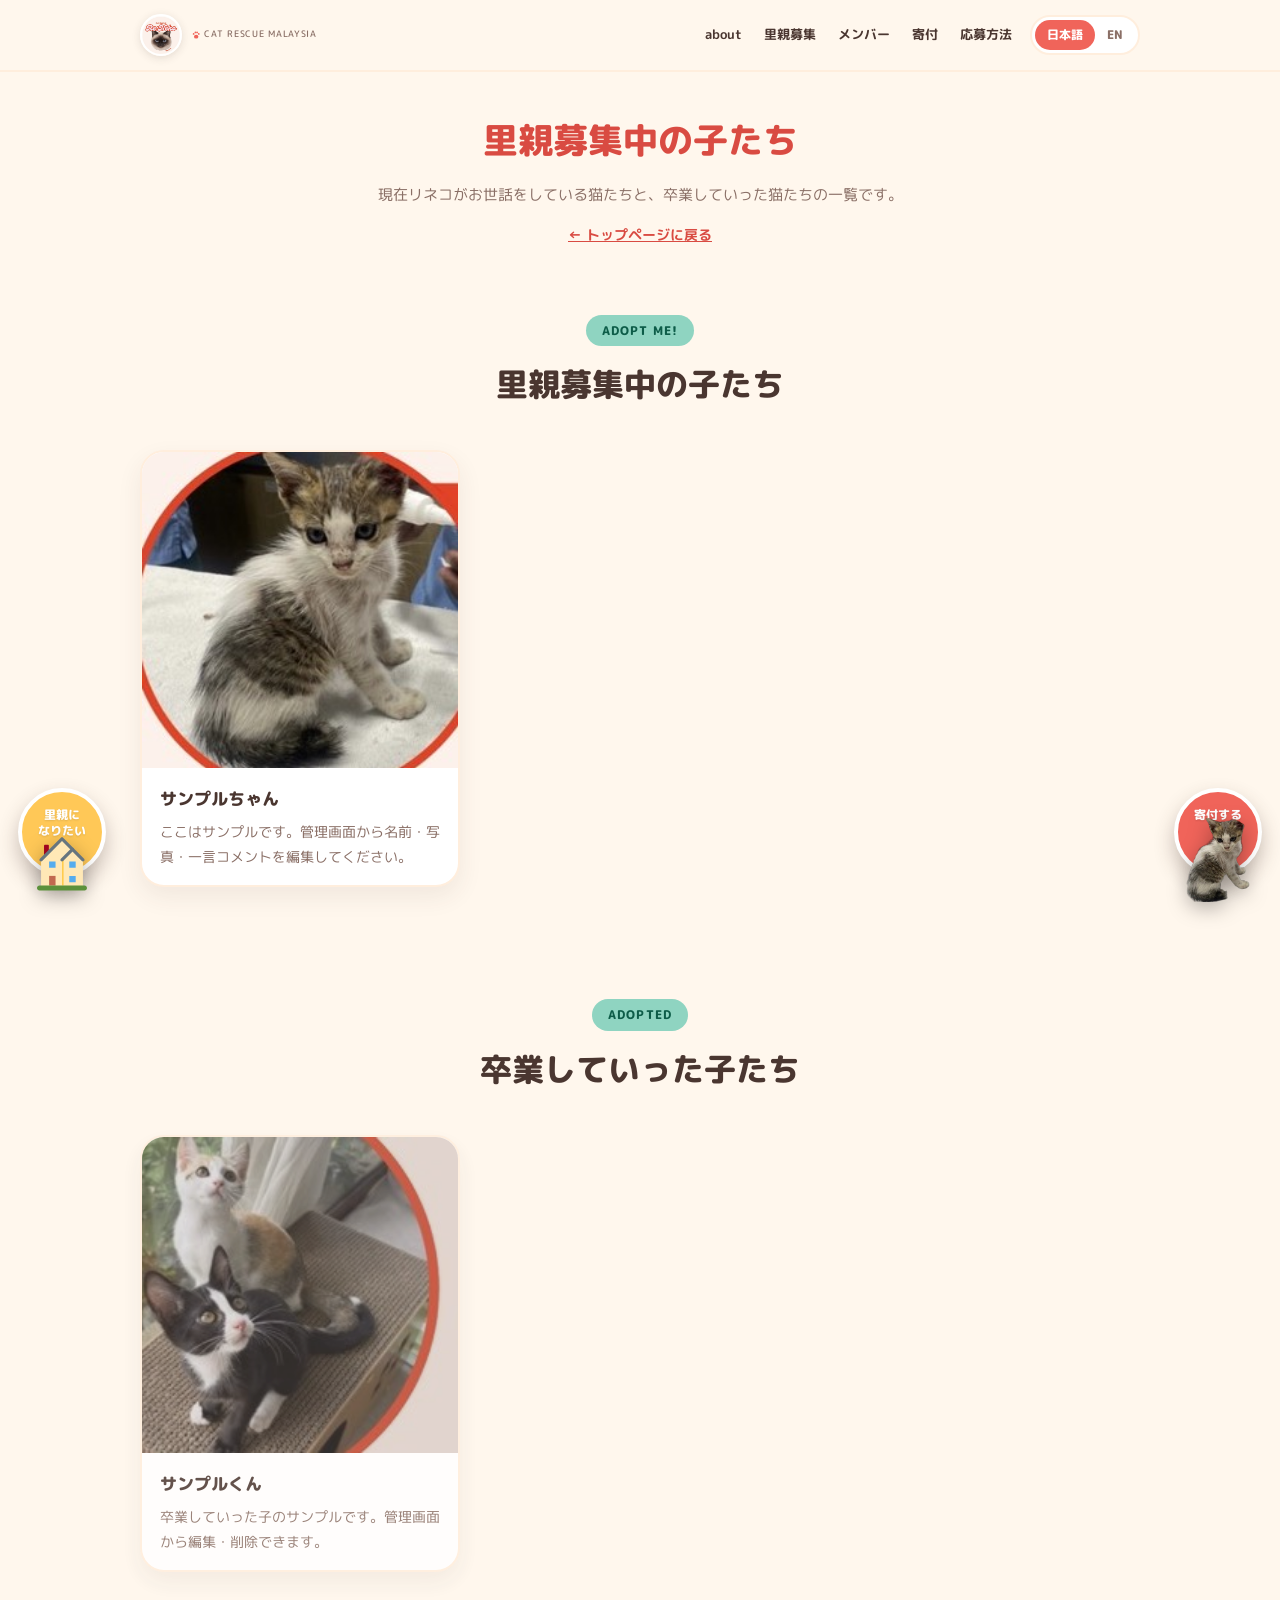
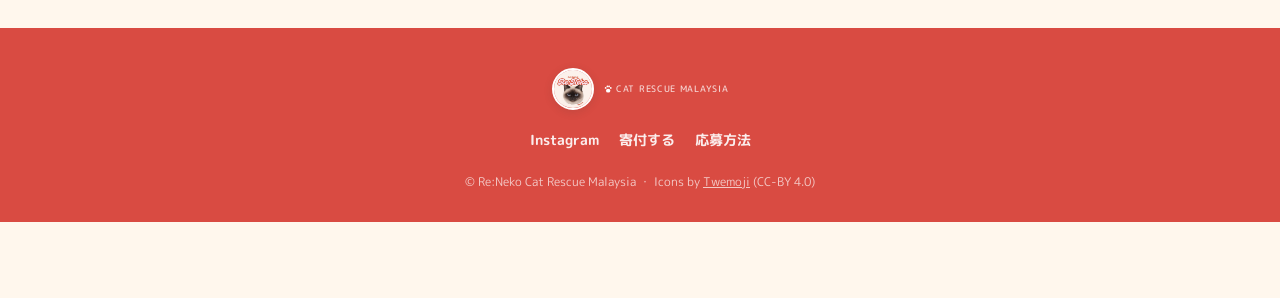
==== commit b40c4694: "Use a real background-removed kitten photo on the donate button Replace the flat Twemoji cat icon on" ====
--- a/cats.html
+++ b/cats.html
@@ -110,7 +110,7 @@
   </a>
   <a href="index.html#donate" class="fb-donate">
     <span class="peek-circle"><span class="peek-text" id="bar-btn-donate">寄付する</span></span>
-    <img class="peek-icon" src="icons/cat-twemoji.svg" alt="寄付する">
+    <img class="peek-icon peek-icon-photo" src="icons/cat-photo-cutout.png" alt="寄付する">
   </a>
 </div>
 
--- a/style.css
+++ b/style.css
@@ -425,10 +425,18 @@
   pointer-events:auto;position:relative;
   display:block;width:88px;
   text-decoration:none;
-  transition:transform .12s ease;
   margin-bottom:14px;
-}
-.fixed-bar a:active{transform:scale(.94);}
+  animation:badge-bob 2.4s ease-in-out infinite;
+}
+.fixed-bar a:active{animation-play-state:paused;transform:scale(.94);}
+.fixed-bar .fb-donate{animation-delay:1.2s;}
+@keyframes badge-bob{
+  0%,100%{transform:translateY(0) rotate(-3deg);}
+  50%{transform:translateY(-9px) rotate(3deg);}
+}
+@media(prefers-reduced-motion:reduce){
+  .fixed-bar a{animation:none;}
+}
 .fixed-bar .peek-circle{
   position:relative;
   width:88px;height:88px;border-radius:50%;
@@ -449,7 +457,10 @@
 .fixed-bar .fb-foster .peek-circle{background:var(--yellow);}
 .fixed-bar .fb-donate .peek-circle{background:var(--coral);}
 .fixed-bar .fb-donate .peek-icon{width:66px;height:66px;bottom:-20px;}
-.fixed-bar .fb-donate .label{background:var(--coral);color:#fff;}
+.fixed-bar .peek-icon-photo{
+  object-fit:contain;
+  width:84px !important;height:84px !important;bottom:-26px !important;
+}
 
 /* ---------- Cats list page ---------- */
 .cats-hero{text-align:center;padding:36px 0 10px;}
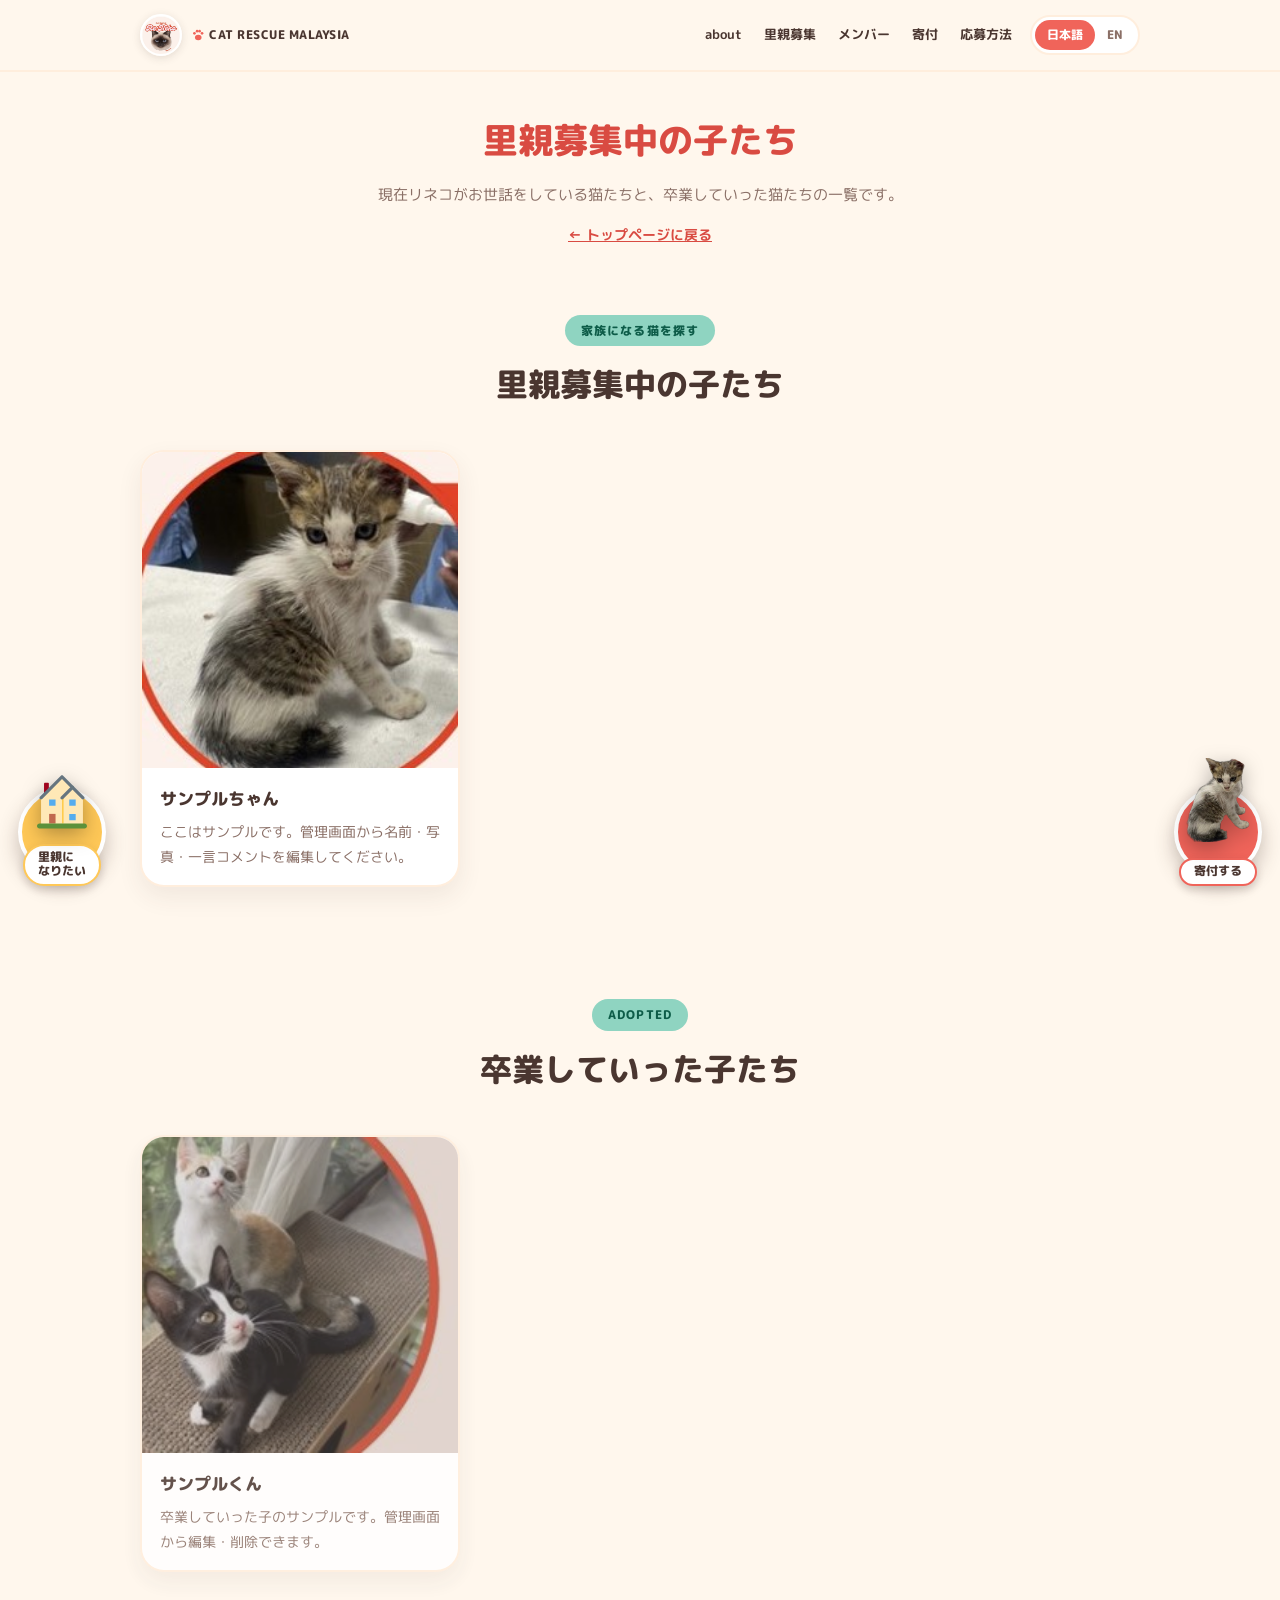
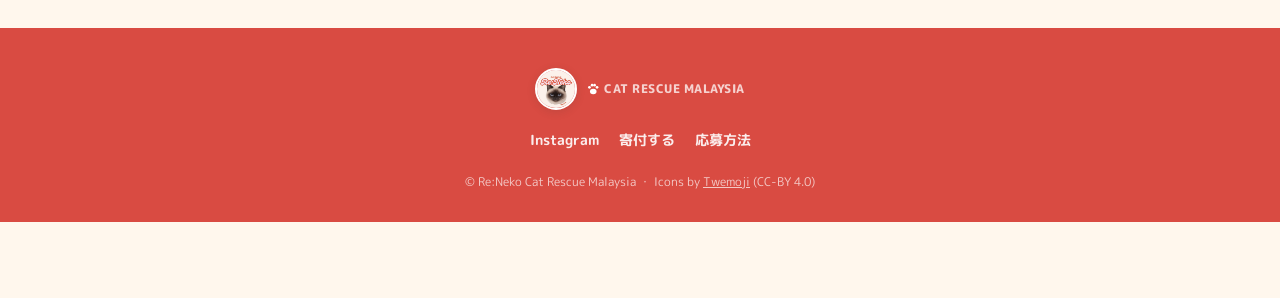
==== commit 12f0f9b8: "White/pink hero caption, 'find your family cat' label, waiting-cats photo strip with Meet me Co-Auth" ====
--- a/cats.html
+++ b/cats.html
@@ -74,7 +74,7 @@
 <section id="adopt-list">
   <div class="wrap">
     <div class="section-title">
-      <span class="eyebrow">ADOPT ME!</span>
+      <span class="eyebrow" id="adopt-eyebrow">家族になる猫を探す</span>
       <h2 id="adopt-h2">里親募集中の子たち</h2>
     </div>
     <div class="cat-grid" id="adopt-grid"></div>
@@ -129,6 +129,7 @@
   'page-h1':          { ja:'里親募集中の子たち', en:'Cats Looking for Homes' },
   'page-p':           { ja:'現在リネコがお世話をしている猫たちと、卒業していった猫たちの一覧です。', en:'Here are the cats currently in our care, and the ones who&rsquo;ve already found their forever homes.' },
   'back-link':        { ja:'← トップページに戻る', en:'&larr; Back to Home' },
+  'adopt-eyebrow':    { ja:'家族になる猫を探す', en:'Find Your Family Cat' },
   'adopt-h2':         { ja:'里親募集中の子たち', en:'Cats Looking for Homes' },
   'adopted-h2':       { ja:'卒業していった子たち', en:'Happily Adopted' },
   'footer-link-donate': { ja:'寄付する', en:'Donate' },
--- a/style.css
+++ b/style.css
@@ -50,12 +50,13 @@
   flex:0 0 auto;
 }
 .logo small{
-  display:inline-flex;align-items:center;gap:4px;
-  font-size:.55rem;font-weight:500;letter-spacing:.08em;
-  color:var(--text-soft);
-}
-.logo small .icon{width:.95em;height:.95em;color:var(--coral);}
+  display:inline-flex;align-items:center;gap:5px;
+  font-size:.78rem;font-weight:800;letter-spacing:.04em;
+  color:var(--text);
+}
+.logo small .icon{width:1em;height:1em;color:var(--coral);}
 footer .logo small .icon{color:#fff;}
+@media(max-width:480px){ .logo small{font-size:.68rem;} }
 .nav-right{display:flex;align-items:center;gap:8px;flex:0 0 auto;white-space:nowrap;}
 .site-nav .nav-links{display:flex;gap:2px;}
 .nav-links a{
@@ -165,26 +166,18 @@
   position:relative;overflow:hidden;
 }
 .hero-text{max-width:640px;margin:0 auto;text-align:center;}
-.cat-bubble-row{
-  display:flex;align-items:center;justify-content:center;gap:12px;
-  margin-bottom:14px;
-}
-.hero-slash{width:3px;height:30px;background:var(--coral);border-radius:2px;}
-.hero-slash.left{transform:rotate(18deg);}
-.hero-slash.right{transform:rotate(-18deg);}
-.cat-bubble{
-  position:relative;display:inline-block;
-  background:#fff;color:var(--coral-dark);font-weight:800;font-size:.92rem;
-  padding:9px 22px;border-radius:16px;
-  box-shadow:0 8px 16px rgba(74,54,48,.12);
-}
-.cat-bubble::before,.cat-bubble::after{
-  content:"";position:absolute;top:-10px;width:0;height:0;
-  border-left:7px solid transparent;border-right:7px solid transparent;
-  border-bottom:13px solid #fff;
-}
-.cat-bubble::before{left:24%;transform:rotate(-10deg);}
-.cat-bubble::after{right:24%;transform:rotate(10deg);}
+.photo-caption{
+  position:absolute;left:50%;bottom:7%;transform:translateX(-50%) rotate(-3deg);
+  font-family:"Yomogi",cursive;
+  font-size:clamp(1.8rem,6vw,2.9rem);
+  color:#fff;
+  -webkit-text-stroke:7px #FF8FAE;
+  paint-order:stroke fill;
+  text-shadow:0 3px 10px rgba(255,80,130,.45);
+  white-space:nowrap;
+  pointer-events:none;
+  z-index:2;
+}
 .hero h1{
   font-size:clamp(1.9rem,4vw,2.7rem);
   font-weight:800;color:var(--coral-dark);
@@ -318,6 +311,17 @@
   background:rgba(255,255,255,.9);color:var(--coral-dark);
   padding:6px 14px;border-radius:999px;
 }
+
+/* ---------- Waiting cats ---------- */
+.waiting-cats{text-align:center;max-width:760px;margin:0 auto 34px;}
+.waiting-title{font-size:1.25rem;font-weight:800;color:var(--coral-dark);margin-bottom:16px;}
+.waiting-row{display:flex;justify-content:center;gap:14px;flex-wrap:wrap;}
+.waiting-item{display:block;width:calc((100% - 28px)/3);max-width:220px;transition:transform .15s ease;}
+.waiting-item:nth-child(odd){transform:rotate(-2deg);}
+.waiting-item:nth-child(even){transform:rotate(2deg);}
+.waiting-item:hover{transform:translateY(-4px) rotate(0);}
+.waiting-item img{width:100%;aspect-ratio:1/1;object-fit:cover;border-radius:22px;border:4px solid #fff;box-shadow:0 8px 18px rgba(74,54,48,.15);display:block;}
+.waiting-item .meet-me{display:block;margin-top:6px;font-size:.7rem;letter-spacing:.08em;color:var(--text-soft);opacity:.75;font-family:"Yomogi",cursive;}
 
 /* ---------- Donation ---------- */
 .donate-section{
@@ -440,26 +444,31 @@
 .fixed-bar .peek-circle{
   position:relative;
   width:88px;height:88px;border-radius:50%;
-  display:flex;align-items:flex-start;justify-content:center;
-  padding-top:15px;
+  display:flex;align-items:flex-end;justify-content:center;
   border:4px solid #fff;
   box-shadow:0 10px 20px rgba(74,54,48,.3);
 }
 .fixed-bar .peek-text{
-  color:#fff;font-weight:800;font-size:.78rem;line-height:1.3;text-align:center;
-  text-shadow:0 1px 2px rgba(0,0,0,.12);
+  position:absolute;bottom:-14px;left:50%;transform:translateX(-50%);
+  background:#fff;font-weight:800;font-size:.72rem;line-height:1.2;
+  white-space:nowrap;padding:5px 13px;border-radius:999px;
+  box-shadow:0 4px 8px rgba(74,54,48,.22);
+  border:2px solid var(--accent,var(--coral));
+  color:var(--text);
 }
 .fixed-bar .peek-icon{
-  position:absolute;bottom:-16px;left:50%;transform:translateX(-50%);
+  position:absolute;top:-16px;left:50%;transform:translateX(-50%);
   width:58px;height:58px;
   filter:drop-shadow(0 6px 10px rgba(0,0,0,.3));
 }
 .fixed-bar .fb-foster .peek-circle{background:var(--yellow);}
+.fixed-bar .fb-foster .peek-text{--accent:var(--yellow);}
 .fixed-bar .fb-donate .peek-circle{background:var(--coral);}
-.fixed-bar .fb-donate .peek-icon{width:66px;height:66px;bottom:-20px;}
+.fixed-bar .fb-donate .peek-text{--accent:var(--coral);}
+.fixed-bar .fb-donate .peek-icon{width:66px;height:66px;top:-20px;}
 .fixed-bar .peek-icon-photo{
   object-fit:contain;
-  width:84px !important;height:84px !important;bottom:-26px !important;
+  width:84px !important;height:84px !important;top:-30px !important;
 }
 
 /* ---------- Cats list page ---------- */
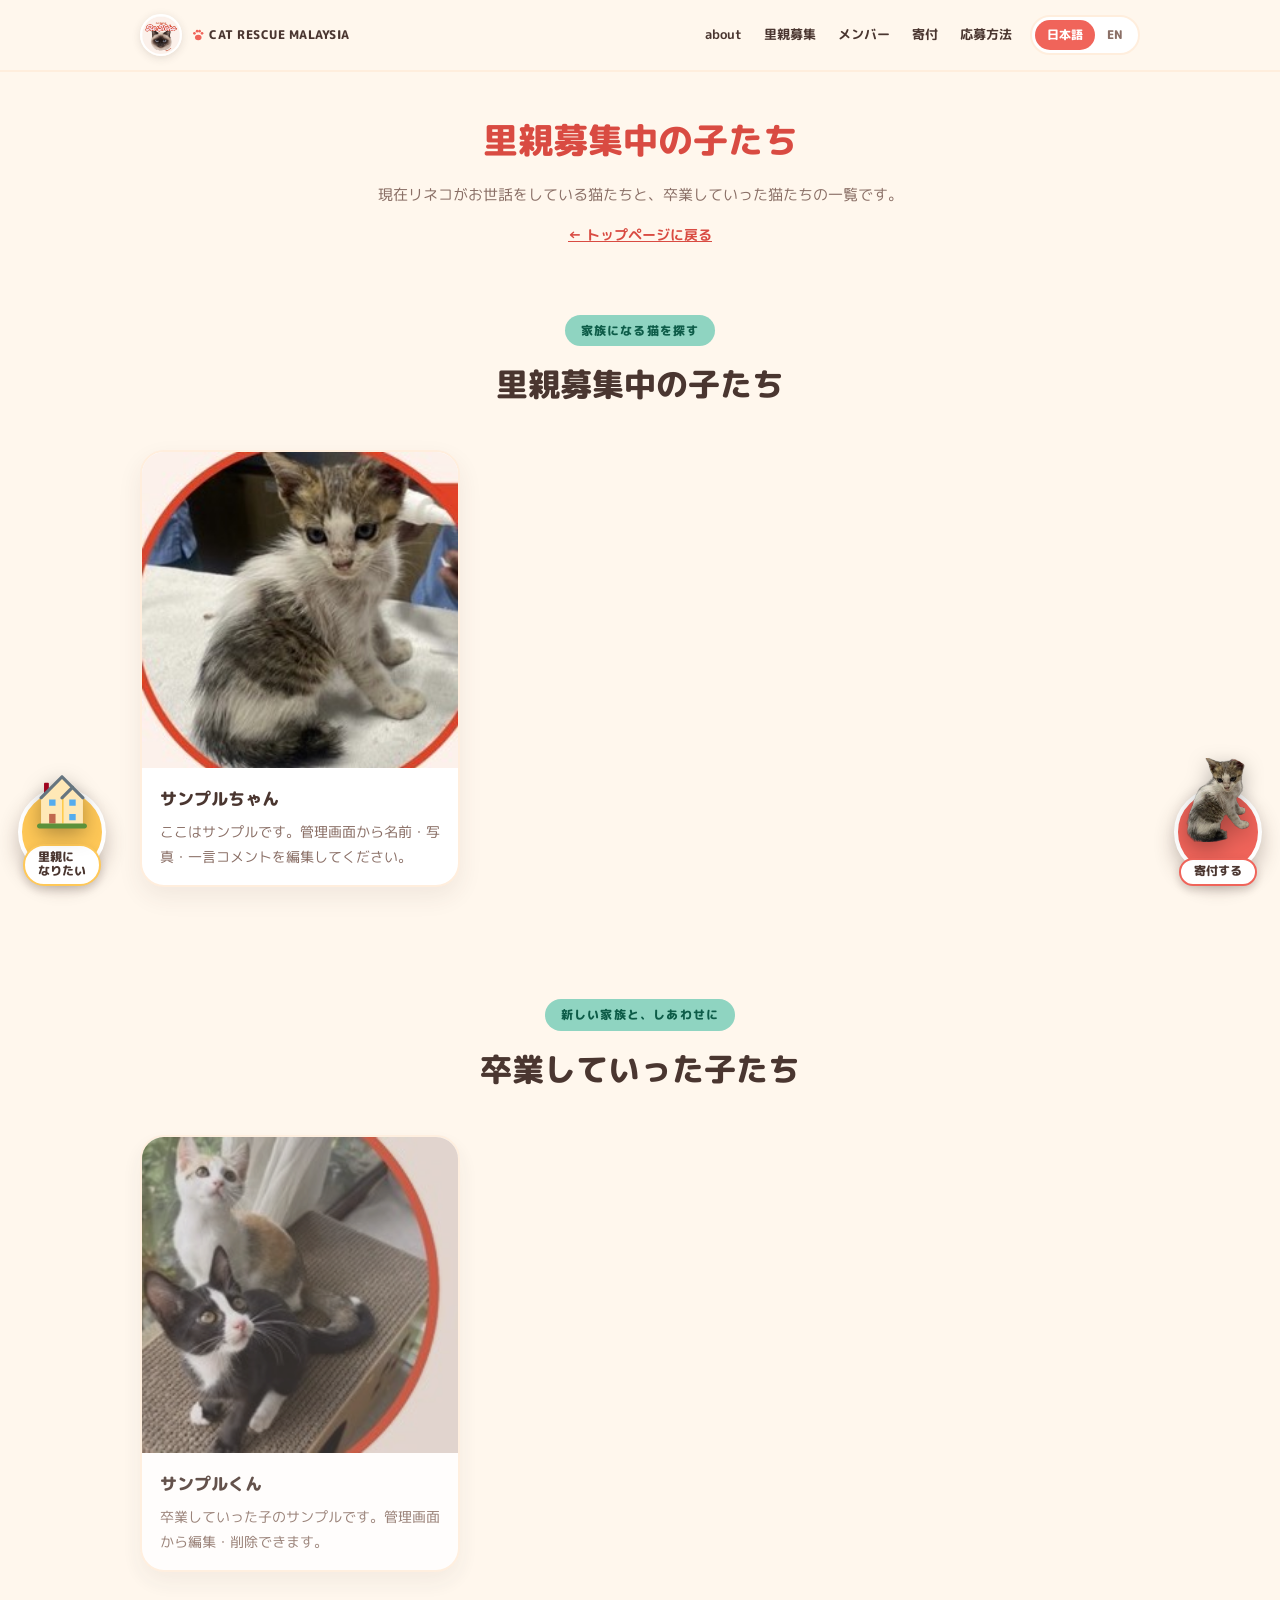
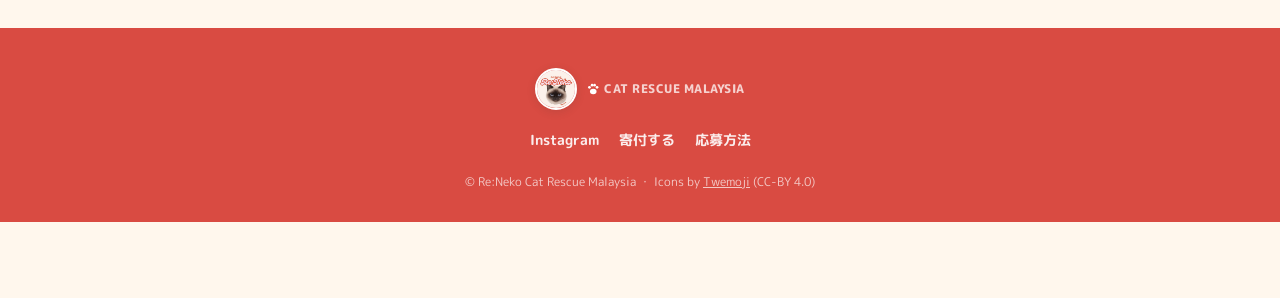
==== commit 51a7afec: "Move card photos above the list button as independent circles; visible Meet me; adopted label Co-Aut" ====
--- a/cats.html
+++ b/cats.html
@@ -84,7 +84,7 @@
 <section id="adopted-list">
   <div class="wrap">
     <div class="section-title">
-      <span class="eyebrow" style="background:var(--mint);color:#0d5c48;">ADOPTED</span>
+      <span class="eyebrow" id="adopted-eyebrow" style="background:var(--mint);color:#0d5c48;">新しい家族と、しあわせに</span>
       <h2 id="adopted-h2">卒業していった子たち</h2>
     </div>
     <div class="cat-grid" id="adopted-grid"></div>
@@ -131,6 +131,7 @@
   'back-link':        { ja:'← トップページに戻る', en:'&larr; Back to Home' },
   'adopt-eyebrow':    { ja:'家族になる猫を探す', en:'Find Your Family Cat' },
   'adopt-h2':         { ja:'里親募集中の子たち', en:'Cats Looking for Homes' },
+  'adopted-eyebrow':  { ja:'新しい家族と、しあわせに', en:'Happy in Their New Homes' },
   'adopted-h2':       { ja:'卒業していった子たち', en:'Happily Adopted' },
   'footer-link-donate': { ja:'寄付する', en:'Donate' },
   'footer-link-foster': { ja:'応募方法', en:'How to Adopt' },
--- a/style.css
+++ b/style.css
@@ -290,15 +290,15 @@
 a.activity-card:hover{transform:translateY(-4px);}
 .activity-card:nth-child(1){background:linear-gradient(160deg,#FF9A8B,var(--coral));}
 .activity-card:nth-child(2){background:linear-gradient(160deg,#8FE3C9,#4FBBA0);}
-.activity-card .act-photo-stack{
-  display:flex;margin-bottom:14px;
-}
-.activity-card .act-photo-stack img{
-  width:58px;height:58px;border-radius:50%;object-fit:cover;
-  border:3px solid rgba(255,255,255,.85);
-  margin-left:-16px;box-shadow:0 3px 8px rgba(0,0,0,.15);
-}
-.activity-card .act-photo-stack img:first-child{margin-left:0;}
+.activity-card .act-waiting{font-weight:800;font-size:.85rem;margin-top:16px;opacity:1;}
+.activity-card .act-photo-row{display:flex;justify-content:flex-start;gap:12px;margin-top:10px;}
+.activity-card .act-cat{display:flex;flex-direction:column;align-items:center;gap:5px;}
+.activity-card .act-cat img{
+  width:72px;height:72px;border-radius:50%;object-fit:cover;
+  border:3px solid #fff;box-shadow:0 4px 10px rgba(0,0,0,.18);
+}
+.activity-card .meet-me{font-family:"Yomogi",cursive;font-size:.78rem;letter-spacing:.06em;color:#fff;opacity:.9;}
+@media(max-width:380px){ .activity-card .act-cat img{width:62px;height:62px;} }
 .activity-card .tag{
   font-size:.7rem;font-weight:800;letter-spacing:.08em;
   background:rgba(255,255,255,.28);display:inline-block;
@@ -311,17 +311,6 @@
   background:rgba(255,255,255,.9);color:var(--coral-dark);
   padding:6px 14px;border-radius:999px;
 }
-
-/* ---------- Waiting cats ---------- */
-.waiting-cats{text-align:center;max-width:760px;margin:0 auto 34px;}
-.waiting-title{font-size:1.25rem;font-weight:800;color:var(--coral-dark);margin-bottom:16px;}
-.waiting-row{display:flex;justify-content:center;gap:14px;flex-wrap:wrap;}
-.waiting-item{display:block;width:calc((100% - 28px)/3);max-width:220px;transition:transform .15s ease;}
-.waiting-item:nth-child(odd){transform:rotate(-2deg);}
-.waiting-item:nth-child(even){transform:rotate(2deg);}
-.waiting-item:hover{transform:translateY(-4px) rotate(0);}
-.waiting-item img{width:100%;aspect-ratio:1/1;object-fit:cover;border-radius:22px;border:4px solid #fff;box-shadow:0 8px 18px rgba(74,54,48,.15);display:block;}
-.waiting-item .meet-me{display:block;margin-top:6px;font-size:.7rem;letter-spacing:.08em;color:var(--text-soft);opacity:.75;font-family:"Yomogi",cursive;}
 
 /* ---------- Donation ---------- */
 .donate-section{
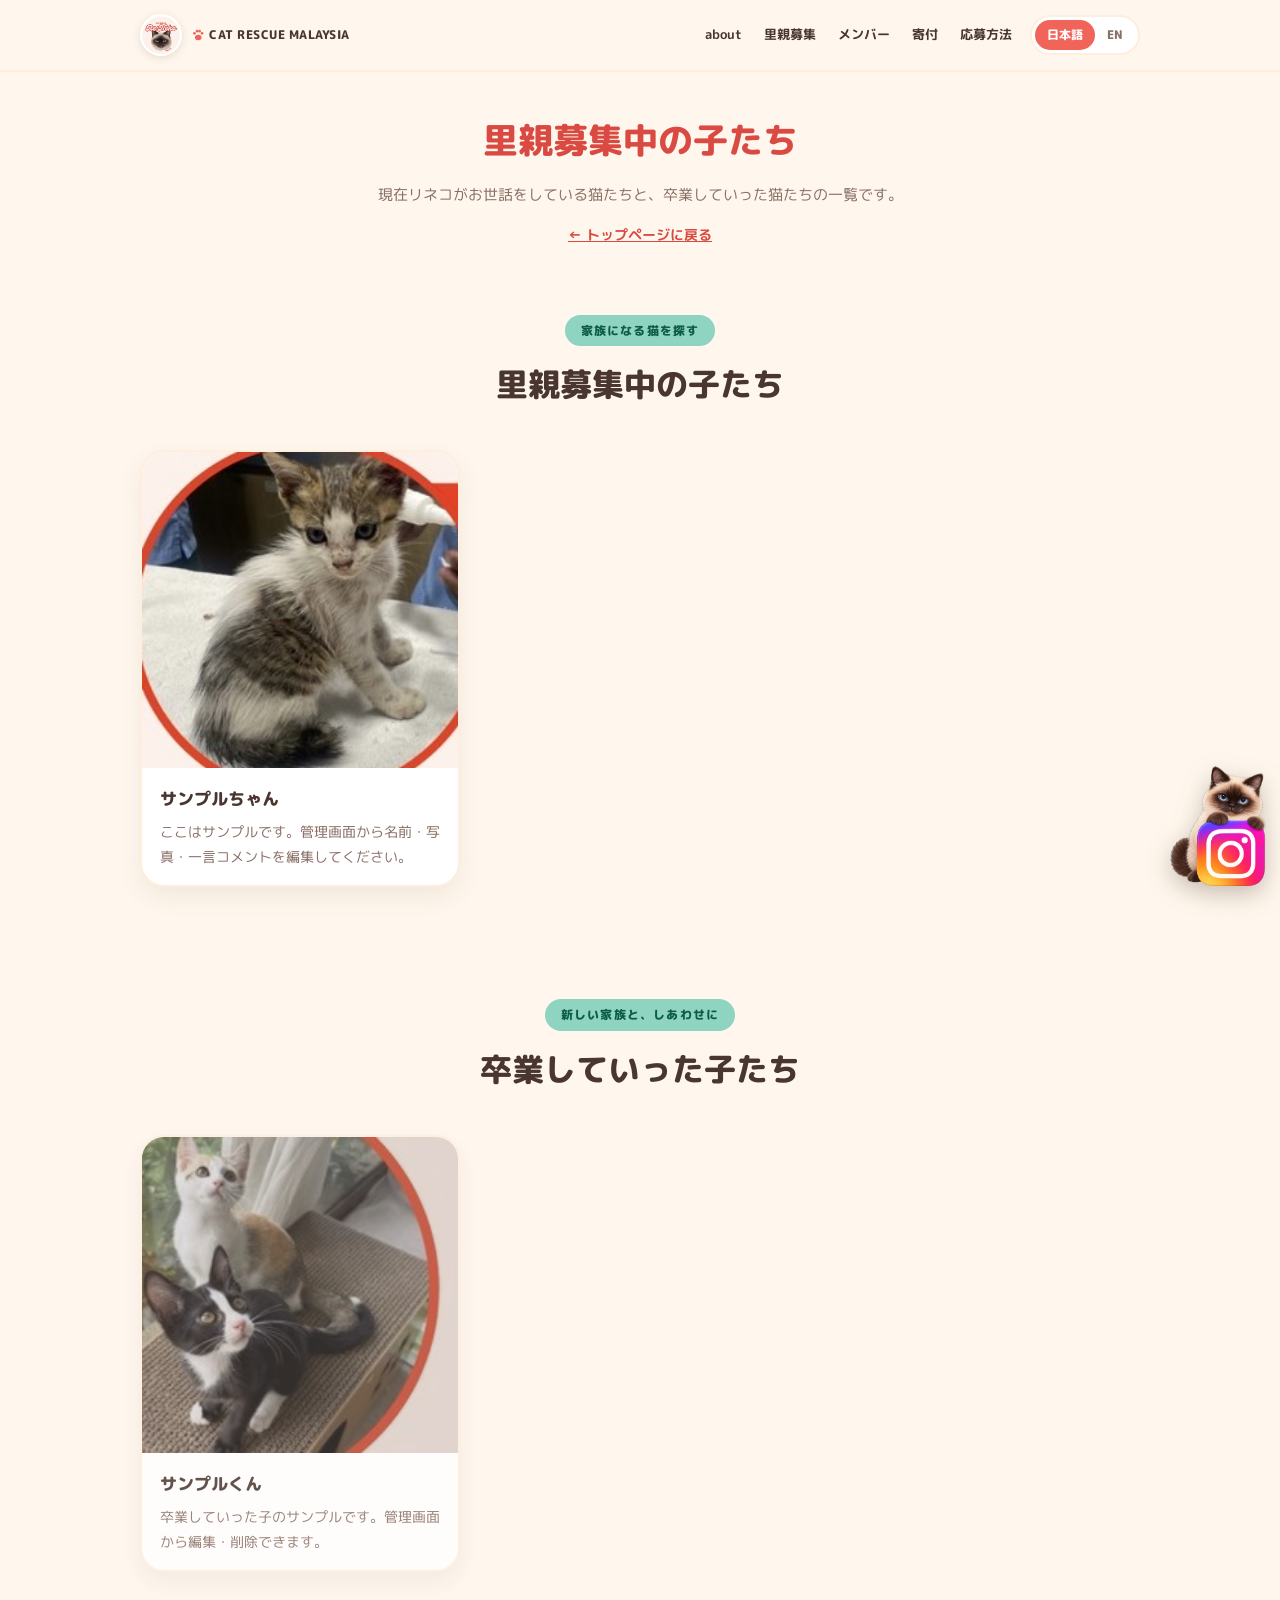
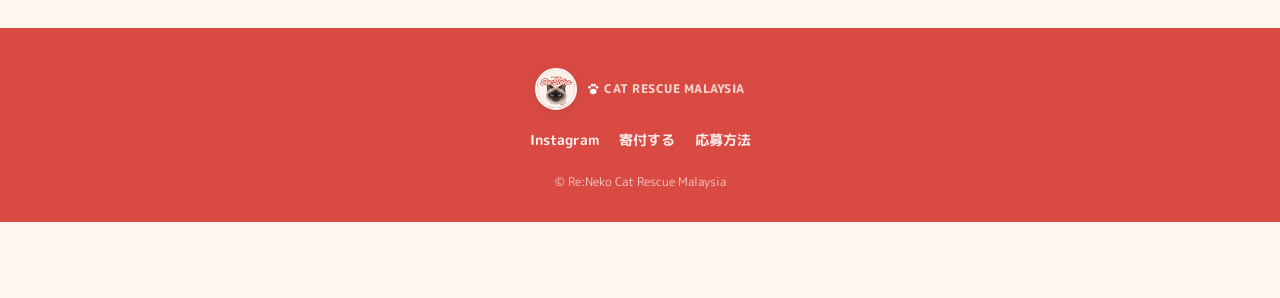
==== commit fb211df8: "New hero banner, image cards for find/support, single Instagram cat float Co-Authored-By: Claude Opu" ====
--- a/cats.html
+++ b/cats.html
@@ -99,18 +99,13 @@
       <a href="index.html#donate" id="footer-link-donate">寄付する</a>
       <a href="index.html#foster" id="footer-link-foster">応募方法</a>
     </div>
-    <p class="copyright">© Re:Neko Cat Rescue Malaysia ・ Icons by <a href="https://twemoji.twitter.com/" target="_blank" rel="noopener" style="text-decoration:underline;">Twemoji</a> (CC-BY 4.0)</p>
+    <p class="copyright">© Re:Neko Cat Rescue Malaysia</p>
   </div>
 </footer>
 
 <div class="fixed-bar">
-  <a href="index.html#foster" class="fb-foster">
-    <span class="peek-circle"><span class="peek-text" id="bar-btn-foster">里親に<br>なりたい</span></span>
-    <img class="peek-icon" src="icons/house-twemoji.svg" alt="里親になりたい">
-  </a>
-  <a href="index.html#donate" class="fb-donate">
-    <span class="peek-circle"><span class="peek-text" id="bar-btn-donate">寄付する</span></span>
-    <img class="peek-icon peek-icon-photo" src="icons/cat-photo-cutout.png" alt="寄付する">
+  <a href="https://www.instagram.com/reneko_malaysia/" class="fb-insta" target="_blank" rel="noopener" aria-label="Instagram @reneko_malaysia">
+    <img src="images/insta-cat.png" alt="Instagram @reneko_malaysia">
   </a>
 </div>
 
@@ -135,8 +130,6 @@
   'adopted-h2':       { ja:'卒業していった子たち', en:'Happily Adopted' },
   'footer-link-donate': { ja:'寄付する', en:'Donate' },
   'footer-link-foster': { ja:'応募方法', en:'How to Adopt' },
-  'bar-btn-foster':   { ja:'里親に<br>なりたい', en:'Become a<br>Foster' },
-  'bar-btn-donate':   { ja:'寄付する',       en:'Donate' },
 };
 
 let currentLang = 'ja';
--- a/style.css
+++ b/style.css
@@ -167,11 +167,11 @@
 }
 .hero-text{max-width:640px;margin:0 auto;text-align:center;}
 .photo-caption{
-  position:absolute;left:50%;bottom:7%;transform:translateX(-50%) rotate(-3deg);
+  position:absolute;left:5%;bottom:7%;transform:rotate(-3deg);
   font-family:"Yomogi",cursive;
-  font-size:clamp(1.8rem,6vw,2.9rem);
+  font-size:clamp(1.15rem,4.6vw,2.6rem);
   color:#fff;
-  -webkit-text-stroke:7px #FF8FAE;
+  -webkit-text-stroke:clamp(4px,1vw,7px) #FF8FAE;
   paint-order:stroke fill;
   text-shadow:0 3px 10px rgba(255,80,130,.45);
   white-space:nowrap;
@@ -191,19 +191,17 @@
   color:var(--text-soft);display:inline-flex;align-items:center;gap:6px;
 }
 .hero-photo-top{
-  position:relative;border-radius:32px;overflow:hidden;
-  box-shadow:0 20px 40px rgba(217,75,66,.18);
-  border:6px solid #fff;margin-bottom:28px;
+  position:relative;margin-bottom:28px;
   max-width:900px;margin-left:auto;margin-right:auto;
 }
-.hero-photo-top img{aspect-ratio:16/9;object-fit:cover;width:100%;}
-@media(max-width:640px){ .hero-photo-top img{aspect-ratio:4/3;} }
+.hero-photo-top img{width:100%;height:auto;display:block;filter:drop-shadow(0 16px 26px rgba(217,75,66,.2));}
 .hero-photo-top::after{
   content:"🐾";position:absolute;bottom:-10px;right:-10px;
   background:var(--yellow);width:64px;height:64px;border-radius:50%;
   display:flex;align-items:center;justify-content:center;font-size:1.6rem;
   box-shadow:0 8px 16px rgba(0,0,0,.12);
 }
+@media(max-width:640px){ .hero-photo-top::after{width:42px;height:42px;font-size:1.05rem;bottom:-8px;right:-6px;} }
 
 /* ---------- Photo gallery strip ---------- */
 .gallery-strip{
@@ -275,6 +273,13 @@
 .duo-photo img{width:100%;height:100%;object-fit:cover;}
 .duo-text p{font-size:.92rem;color:var(--text-soft);margin-bottom:10px;}
 .duo-text p:last-child{margin-bottom:0;}
+
+/* ---------- Quick links (hero) ---------- */
+.quick-links{display:grid;grid-template-columns:1fr 1fr;gap:14px;max-width:640px;margin:26px auto 0;}
+.quick-card{display:block;border-radius:22px;transition:transform .15s ease;filter:drop-shadow(0 10px 18px rgba(74,54,48,.14));}
+.quick-card:hover{transform:translateY(-4px);}
+.quick-card img{width:100%;height:auto;display:block;}
+#bank{scroll-margin-top:90px;}
 
 /* ---------- Activities ---------- */
 .activity-grid{
@@ -407,57 +412,23 @@
 footer .foot-links a:hover{opacity:1;text-decoration:underline;}
 footer .copyright{font-size:.75rem;opacity:.7;margin-top:14px;}
 
-/* ---------- Fixed bottom action bar ---------- */
+/* ---------- Floating Instagram button ---------- */
 .fixed-bar{
-  position:fixed;left:0;right:0;bottom:0;z-index:100;
-  display:flex;justify-content:space-between;align-items:flex-end;
-  padding:0 18px calc(10px + env(safe-area-inset-bottom));
-  pointer-events:none;
-}
-.fixed-bar a{
-  pointer-events:auto;position:relative;
-  display:block;width:88px;
-  text-decoration:none;
-  margin-bottom:14px;
+  position:fixed;right:14px;bottom:calc(14px + env(safe-area-inset-bottom));z-index:100;
+}
+.fixed-bar .fb-insta{
+  display:block;width:96px;
   animation:badge-bob 2.4s ease-in-out infinite;
 }
-.fixed-bar a:active{animation-play-state:paused;transform:scale(.94);}
-.fixed-bar .fb-donate{animation-delay:1.2s;}
+.fixed-bar .fb-insta img{width:100%;height:auto;display:block;filter:drop-shadow(0 8px 12px rgba(74,54,48,.3));}
+.fixed-bar .fb-insta:active{animation-play-state:paused;transform:scale(.94);}
+@media(max-width:480px){ .fixed-bar .fb-insta{width:78px;} }
 @keyframes badge-bob{
   0%,100%{transform:translateY(0) rotate(-3deg);}
-  50%{transform:translateY(-9px) rotate(3deg);}
+  50%{transform:translateY(-8px) rotate(3deg);}
 }
 @media(prefers-reduced-motion:reduce){
-  .fixed-bar a{animation:none;}
-}
-.fixed-bar .peek-circle{
-  position:relative;
-  width:88px;height:88px;border-radius:50%;
-  display:flex;align-items:flex-end;justify-content:center;
-  border:4px solid #fff;
-  box-shadow:0 10px 20px rgba(74,54,48,.3);
-}
-.fixed-bar .peek-text{
-  position:absolute;bottom:-14px;left:50%;transform:translateX(-50%);
-  background:#fff;font-weight:800;font-size:.72rem;line-height:1.2;
-  white-space:nowrap;padding:5px 13px;border-radius:999px;
-  box-shadow:0 4px 8px rgba(74,54,48,.22);
-  border:2px solid var(--accent,var(--coral));
-  color:var(--text);
-}
-.fixed-bar .peek-icon{
-  position:absolute;top:-16px;left:50%;transform:translateX(-50%);
-  width:58px;height:58px;
-  filter:drop-shadow(0 6px 10px rgba(0,0,0,.3));
-}
-.fixed-bar .fb-foster .peek-circle{background:var(--yellow);}
-.fixed-bar .fb-foster .peek-text{--accent:var(--yellow);}
-.fixed-bar .fb-donate .peek-circle{background:var(--coral);}
-.fixed-bar .fb-donate .peek-text{--accent:var(--coral);}
-.fixed-bar .fb-donate .peek-icon{width:66px;height:66px;top:-20px;}
-.fixed-bar .peek-icon-photo{
-  object-fit:contain;
-  width:84px !important;height:84px !important;top:-30px !important;
+  .fixed-bar .fb-insta{animation:none;}
 }
 
 /* ---------- Cats list page ---------- */
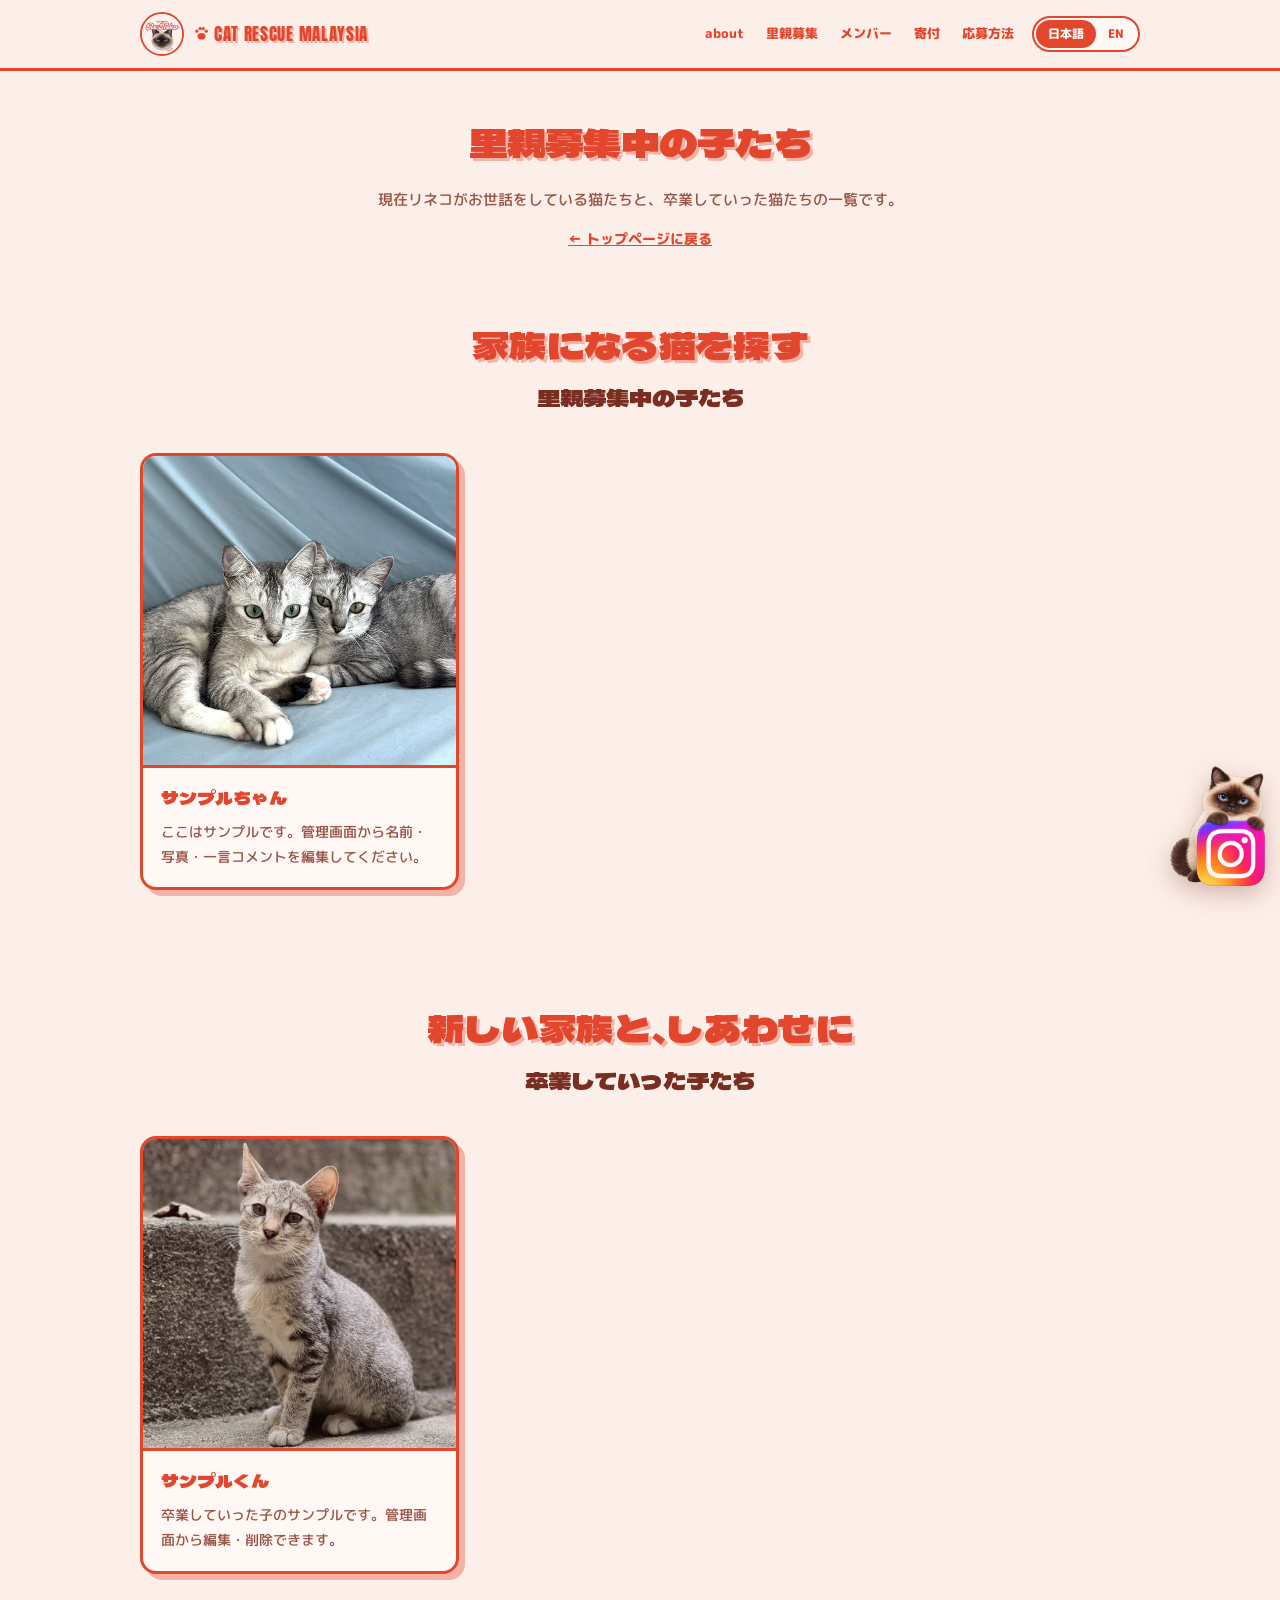
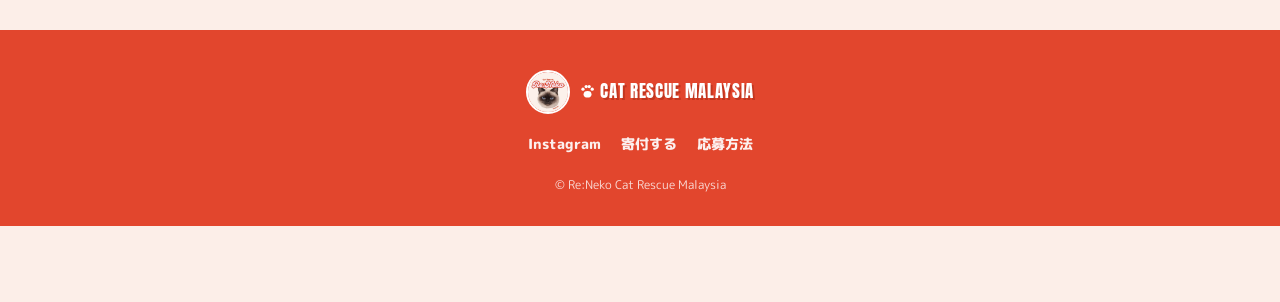
==== commit 3e02a9d8: "Retro poster theme: red ink on blush, Anton/Dela Gothic headings, framed cards, dashed adoption proc" ====
--- a/cats.html
+++ b/cats.html
@@ -7,7 +7,7 @@
 <meta name="description" content="Re:Neko(リネコ)が保護している、里親募集中の猫たちと卒業していった猫たちの一覧です。">
 <link rel="preconnect" href="https://fonts.googleapis.com">
 <link rel="preconnect" href="https://fonts.gstatic.com" crossorigin>
-<link href="https://fonts.googleapis.com/css2?family=M+PLUS+Rounded+1c:wght@400;500;700;800&family=Kiwi+Maru:wght@400;500&display=swap" rel="stylesheet">
+<link href="https://fonts.googleapis.com/css2?family=M+PLUS+Rounded+1c:wght@400;500;700;800&family=Dela+Gothic+One&family=Anton&family=Yomogi&display=swap" rel="stylesheet">
 <link rel="stylesheet" href="style.css">
 <link rel="icon" href="favicon-32.png" sizes="32x32">
 <link rel="icon" href="favicon-192.png" sizes="192x192">
@@ -74,7 +74,7 @@
 <section id="adopt-list">
   <div class="wrap">
     <div class="section-title">
-      <span class="eyebrow" id="adopt-eyebrow">家族になる猫を探す</span>
+      <span class="eyebrow eyebrow-jp" id="adopt-eyebrow">家族になる猫を探す</span>
       <h2 id="adopt-h2">里親募集中の子たち</h2>
     </div>
     <div class="cat-grid" id="adopt-grid"></div>
@@ -84,7 +84,7 @@
 <section id="adopted-list">
   <div class="wrap">
     <div class="section-title">
-      <span class="eyebrow" id="adopted-eyebrow" style="background:var(--mint);color:#0d5c48;">新しい家族と、しあわせに</span>
+      <span class="eyebrow eyebrow-jp" id="adopted-eyebrow">新しい家族と、しあわせに</span>
       <h2 id="adopted-h2">卒業していった子たち</h2>
     </div>
     <div class="cat-grid" id="adopted-grid"></div>
--- a/style.css
+++ b/style.css
@@ -1,170 +1,160 @@
+/* Re:Neko — retro poster theme (red ink on blush paper) */
 :root{
-  --cream:#FFF7ED;
-  --cream-deep:#FFEEDD;
-  --coral:#F0645A;
-  --coral-dark:#D94B42;
-  --pink:#FF8FAE;
-  --yellow:#FFC857;
-  --mint:#8FD4C1;
-  --text:#4A3630;
-  --text-soft:#8A6F66;
+  --red:#E2462D;
+  --red-dark:#C2361F;
+  --pink:#F5B2A6;        /* offset-shadow pink */
+  --pink-light:#FBDDD5;
+  --blush:#FCEEE8;       /* page background */
+  --paper:#FFF8F5;       /* card background */
+  --text:#7A2E22;
+  --text-soft:#9A5446;
   --white:#FFFFFF;
-  --radius:24px;
+  --radius:16px;
+  --line:3px solid var(--red);
+  --pop-shadow:6px 6px 0 var(--pink);
+  --display:"Anton","Dela Gothic One",sans-serif;
+  --heading:"Dela Gothic One","M PLUS Rounded 1c",sans-serif;
 }
 *{box-sizing:border-box;margin:0;padding:0;}
 html{scroll-behavior:smooth;}
 body{
   font-family:"M PLUS Rounded 1c","Hiragino Maru Gothic ProN",sans-serif;
-  background:var(--cream);
+  background:var(--blush);
   color:var(--text);
   line-height:1.8;
-  padding-bottom:76px; /* space for fixed bottom bar */
+  padding-bottom:76px;
   -webkit-font-smoothing:antialiased;
 }
 img{max-width:100%;display:block;}
 a{color:inherit;text-decoration:none;}
 .wrap{max-width:1040px;margin:0 auto;padding:0 20px;}
-
 .icon{width:1em;height:1em;fill:currentColor;flex:0 0 auto;}
 
 /* ---------- Header ---------- */
 header.site{
   position:sticky;top:0;z-index:50;
-  background:rgba(255,247,237,.92);
+  background:rgba(252,238,232,.95);
   backdrop-filter:blur(6px);
-  border-bottom:2px solid var(--cream-deep);
+  border-bottom:var(--line);
 }
 .site-nav{
   display:flex;align-items:center;justify-content:space-between;
-  padding:14px 20px;max-width:1040px;margin:0 auto;
-  gap:12px;
-}
-.logo{
-  display:flex;align-items:center;gap:10px;
-  font-weight:800;font-size:1.4rem;color:var(--coral-dark);
-  flex:0 0 auto;
-}
+  padding:12px 20px;max-width:1040px;margin:0 auto;gap:12px;
+}
+.logo{display:flex;align-items:center;gap:10px;color:var(--red);flex:0 0 auto;}
 .logo img{
-  width:42px;height:42px;border-radius:50%;object-fit:cover;
-  border:2px solid #fff;box-shadow:0 2px 8px rgba(74,54,48,.15);
-  flex:0 0 auto;
+  width:44px;height:44px;border-radius:50%;object-fit:cover;
+  border:2px solid var(--red);background:#fff;flex:0 0 auto;
 }
 .logo small{
   display:inline-flex;align-items:center;gap:5px;
-  font-size:.78rem;font-weight:800;letter-spacing:.04em;
-  color:var(--text);
-}
-.logo small .icon{width:1em;height:1em;color:var(--coral);}
-footer .logo small .icon{color:#fff;}
-@media(max-width:480px){ .logo small{font-size:.68rem;} }
+  font-family:var(--display);font-size:1.05rem;letter-spacing:.04em;
+  color:var(--red);text-shadow:2px 2px 0 var(--pink);
+}
+.logo small .icon{width:.9em;height:.9em;}
+@media(max-width:480px){
+  .site-nav{padding:10px 14px;gap:8px;}
+  .logo{gap:7px;}
+  .logo img{width:38px;height:38px;}
+  .logo small{font-size:.8rem;}
+  .lang-toggle button{padding:5px 9px;}
+}
 .nav-right{display:flex;align-items:center;gap:8px;flex:0 0 auto;white-space:nowrap;}
 .site-nav .nav-links{display:flex;gap:2px;}
 .nav-links a{
-  font-size:.8rem;font-weight:700;color:var(--text);
+  font-size:.82rem;font-weight:800;color:var(--red);
   padding:8px 10px;border-radius:999px;white-space:nowrap;
 }
-.nav-links a:hover{background:var(--cream-deep);}
+.nav-links a:hover{background:var(--pink-light);}
 @media(max-width:760px){ .site-nav .nav-links{display:none;} }
 
 .menu-toggle{
-  display:none;background:#fff;border:2px solid var(--cream-deep);
+  display:none;background:var(--paper);border:2px solid var(--red);color:var(--red);
   border-radius:999px;width:40px;height:40px;align-items:center;justify-content:center;
   cursor:pointer;flex:0 0 auto;font-size:1.1rem;line-height:1;
 }
 @media(max-width:760px){ .menu-toggle{display:flex;} }
 
-.mobile-menu{
-  display:none;position:fixed;inset:0;z-index:200;
-  background:rgba(74,54,48,.45);
-}
-.mobile-menu.open{display:block;}
-.mobile-menu-panel{
-  background:linear-gradient(165deg,var(--cream) 0%,var(--cream-deep) 100%);
-  width:80%;max-width:310px;height:100%;margin-left:auto;
-  padding:22px;box-shadow:-8px 0 24px rgba(0,0,0,.15);
-  display:flex;flex-direction:column;gap:4px;
-  position:relative;overflow:hidden;
-}
-.mobile-menu-panel::before{
-  content:"";position:absolute;inset:0;pointer-events:none;opacity:.55;
-  background-image:
-    radial-gradient(circle at 8px 8px, rgba(240,100,90,.12) 2.6px, transparent 2.8px),
-    radial-gradient(circle at 2px 14px, rgba(240,100,90,.12) 1.6px, transparent 1.8px),
-    radial-gradient(circle at 14px 14px, rgba(240,100,90,.12) 1.6px, transparent 1.8px);
-  background-size:36px 36px;
-}
-.mobile-menu-head{
-  display:flex;justify-content:space-between;align-items:center;margin-bottom:16px;
-  position:relative;z-index:1;
-}
-.mobile-menu-head .logo{font-size:1.1rem;}
-.mobile-menu-close{
-  background:#fff;border:2px solid var(--cream-deep);border-radius:50%;
-  width:36px;height:36px;font-size:1.2rem;cursor:pointer;color:var(--text-soft);
-  display:flex;align-items:center;justify-content:center;
-}
-.mobile-menu-links{position:relative;z-index:1;display:flex;flex-direction:column;gap:12px;}
-.mobile-menu-links a{
-  display:flex;align-items:center;gap:12px;
-  padding:12px 16px;border-radius:20px 20px 20px 6px;font-weight:800;font-size:1rem;color:var(--text);
-  background:#fff;box-shadow:0 6px 14px rgba(74,54,48,.1);
-  border:2px solid var(--row-color,var(--cream-deep));
-  transition:transform .12s ease;
-}
-.mobile-menu-links a:nth-child(odd){transform:rotate(-.8deg);}
-.mobile-menu-links a:nth-child(even){transform:rotate(.8deg);border-radius:20px 20px 6px 20px;}
-.mobile-menu-links a:active{transform:scale(.96);}
-.mobile-menu-links a .m-icon{
-  width:40px;height:40px;border-radius:50%;flex:0 0 auto;
-  display:flex;align-items:center;justify-content:center;
-  border:2px solid #fff;box-shadow:0 3px 6px rgba(74,54,48,.15);
-}
-.mobile-menu-links a .m-icon .icon{width:1.3em;height:1.3em;}
-.mobile-menu-links a:nth-child(1){--row-color:#FFD3CC;}
-.mobile-menu-links a:nth-child(1) .m-icon{background:#FFE3E0;color:var(--coral-dark);}
-.mobile-menu-links a:nth-child(2){--row-color:#FFE7AD;}
-.mobile-menu-links a:nth-child(2) .m-icon{background:#FFF1CE;color:#9A6A00;}
-.mobile-menu-links a:nth-child(3){--row-color:#FFC9DC;}
-.mobile-menu-links a:nth-child(3) .m-icon{background:#FFE3EC;color:#C23368;}
-.mobile-menu-links a:nth-child(4){--row-color:#BDEEDD;}
-.mobile-menu-links a:nth-child(4) .m-icon{background:#DFF4EE;color:#0d5c48;}
-.mobile-menu-links a:nth-child(5){--row-color:#C7D3FF;}
-.mobile-menu-links a:nth-child(5) .m-icon{background:#E3E9FF;color:#3B4FA8;}
-.mobile-menu-paw{
-  position:absolute;z-index:0;width:9rem;height:9rem;opacity:.14;color:var(--coral);
-  bottom:6px;right:-18px;transform:rotate(-18deg);pointer-events:none;
-}
-
 .lang-toggle{
-  display:flex;background:#fff;border:2px solid var(--cream-deep);
-  border-radius:999px;padding:3px;flex:0 0 auto;
+  display:flex;background:var(--paper);border:2px solid var(--red);
+  border-radius:999px;padding:2px;flex:0 0 auto;
 }
 .lang-toggle button{
   border:none;background:transparent;cursor:pointer;
   font-family:inherit;font-weight:800;font-size:.75rem;
-  padding:6px 12px;border-radius:999px;color:var(--text-soft);
-}
-.lang-toggle button.active{background:var(--coral);color:#fff;}
+  padding:5px 12px;border-radius:999px;color:var(--red);
+}
+.lang-toggle button.active{background:var(--red);color:#fff;}
+
+/* ---------- Mobile menu ---------- */
+.mobile-menu{display:none;position:fixed;inset:0;z-index:200;background:rgba(122,46,34,.4);}
+.mobile-menu.open{display:block;}
+.mobile-menu-panel{
+  background:var(--blush);border-left:var(--line);
+  width:80%;max-width:310px;height:100%;margin-left:auto;padding:22px;
+  display:flex;flex-direction:column;gap:4px;position:relative;overflow:hidden;
+}
+.mobile-menu-head{display:flex;justify-content:space-between;align-items:center;margin-bottom:18px;position:relative;z-index:1;}
+.mobile-menu-close{
+  background:var(--paper);border:2px solid var(--red);border-radius:50%;
+  width:36px;height:36px;font-size:1.2rem;cursor:pointer;color:var(--red);
+  display:flex;align-items:center;justify-content:center;
+}
+.mobile-menu-links{position:relative;z-index:1;display:flex;flex-direction:column;gap:14px;}
+.mobile-menu-links a{
+  display:flex;align-items:center;gap:12px;
+  padding:10px 14px;border-radius:14px;
+  font-family:var(--heading);font-size:1rem;color:var(--red);
+  background:var(--paper);border:var(--line);box-shadow:4px 4px 0 var(--pink);
+  transition:transform .12s ease, box-shadow .12s ease;
+}
+.mobile-menu-links a:active{transform:translate(3px,3px);box-shadow:1px 1px 0 var(--pink);}
+.mobile-menu-links a .m-icon{
+  width:38px;height:38px;border-radius:50%;flex:0 0 auto;
+  display:flex;align-items:center;justify-content:center;
+  background:var(--red);color:#fff;
+}
+.mobile-menu-links a .m-icon .icon{width:1.25em;height:1.25em;}
+.mobile-menu-paw{
+  position:absolute;z-index:0;width:9rem;height:9rem;opacity:.12;color:var(--red);
+  bottom:6px;right:-18px;transform:rotate(-18deg);pointer-events:none;
+}
 
 /* ---------- Buttons ---------- */
 .btn{
   display:inline-flex;align-items:center;justify-content:center;gap:8px;
-  padding:14px 28px;border-radius:999px;font-weight:800;font-size:1rem;
-  border:none;cursor:pointer;transition:transform .15s ease, box-shadow .15s ease;
-  box-shadow:0 6px 0 rgba(0,0,0,.08);
-}
-.btn:active{transform:translateY(3px);box-shadow:0 3px 0 rgba(0,0,0,.08);}
-.btn-coral{background:var(--coral);color:#fff;}
-.btn-coral:hover{background:var(--coral-dark);}
-.btn-yellow{background:var(--yellow);color:var(--text);}
-.btn-yellow:hover{filter:brightness(1.05);}
-.btn-outline{background:#fff;color:var(--coral-dark);border:2px solid var(--coral);box-shadow:none;}
+  padding:13px 26px;border-radius:999px;font-weight:800;font-size:1rem;
+  border:var(--line);cursor:pointer;box-shadow:4px 4px 0 var(--pink);
+  transition:transform .12s ease, box-shadow .12s ease;
+}
+.btn:active{transform:translate(3px,3px);box-shadow:1px 1px 0 var(--pink);}
+.btn-coral,.btn-yellow{background:var(--red);color:#fff;}
+.btn-outline{background:var(--paper);color:var(--red);}
+
+/* ---------- Section shells ---------- */
+section{padding:56px 0;}
+.section-title{text-align:center;margin-bottom:34px;}
+.section-title .eyebrow{
+  display:block;font-family:var(--display);font-weight:400;
+  font-size:clamp(2.5rem,8vw,3.8rem);line-height:1.05;letter-spacing:.01em;
+  color:var(--red);text-shadow:3px 3px 0 var(--pink);
+  margin-bottom:6px;
+}
+.section-title .eyebrow.eyebrow-jp{font-family:var(--heading);font-size:clamp(1.5rem,5.5vw,2.3rem);line-height:1.4;}
+.section-title h2{
+  font-family:var(--heading);font-weight:400;
+  font-size:clamp(1.15rem,2.6vw,1.45rem);color:var(--text);
+}
+.section-title p{color:var(--text-soft);margin-top:8px;font-size:.95rem;font-weight:500;}
+
+/* shared poster card */
+.about-card,.duo-card,.donate-card,.cat-card,.form-wrap,.about-note,.donate-section{
+  background:var(--paper);border:var(--line);border-radius:var(--radius);
+  box-shadow:var(--pop-shadow);
+}
 
 /* ---------- Hero ---------- */
-.hero{
-  padding:28px 0 44px;
-  position:relative;overflow:hidden;
-}
+.hero{padding:28px 0 44px;position:relative;overflow:hidden;}
 .hero-text{max-width:640px;margin:0 auto;text-align:center;}
 .photo-caption{
   position:absolute;left:5%;bottom:7%;transform:rotate(-3deg);
@@ -174,384 +164,200 @@
   -webkit-text-stroke:clamp(4px,1vw,7px) #FF8FAE;
   paint-order:stroke fill;
   text-shadow:0 3px 10px rgba(255,80,130,.45);
-  white-space:nowrap;
-  pointer-events:none;
-  z-index:2;
+  white-space:nowrap;pointer-events:none;z-index:2;
 }
 .hero h1{
-  font-size:clamp(1.9rem,4vw,2.7rem);
-  font-weight:800;color:var(--coral-dark);
+  font-family:var(--heading);font-weight:400;
+  font-size:clamp(1.8rem,5.4vw,2.7rem);color:var(--red);
+  text-shadow:3px 3px 0 var(--pink);
   line-height:1.45;margin-bottom:16px;
 }
-.hero p{color:var(--text-soft);font-size:1.02rem;margin-bottom:24px;}
+.hero p{color:var(--text-soft);font-size:1rem;font-weight:500;margin-bottom:22px;}
 .hero-badges{display:flex;flex-wrap:wrap;gap:8px;justify-content:center;}
 .badge{
-  background:#fff;border:2px solid var(--cream-deep);
-  padding:6px 14px;border-radius:999px;font-size:.8rem;font-weight:700;
-  color:var(--text-soft);display:inline-flex;align-items:center;gap:6px;
-}
-.hero-photo-top{
-  position:relative;margin-bottom:28px;
-  max-width:900px;margin-left:auto;margin-right:auto;
-}
-.hero-photo-top img{width:100%;height:auto;display:block;filter:drop-shadow(0 16px 26px rgba(217,75,66,.2));}
-.hero-photo-top::after{
-  content:"🐾";position:absolute;bottom:-10px;right:-10px;
-  background:var(--yellow);width:64px;height:64px;border-radius:50%;
-  display:flex;align-items:center;justify-content:center;font-size:1.6rem;
-  box-shadow:0 8px 16px rgba(0,0,0,.12);
-}
-@media(max-width:640px){ .hero-photo-top::after{width:42px;height:42px;font-size:1.05rem;bottom:-8px;right:-6px;} }
+  background:var(--paper);border:2px solid var(--red);
+  padding:5px 14px;border-radius:999px;font-size:.8rem;font-weight:800;
+  color:var(--red);display:inline-flex;align-items:center;gap:6px;
+}
+.hero-photo-top{position:relative;margin:0 auto 28px;max-width:900px;}
+.hero-photo-top img{width:100%;height:auto;display:block;filter:drop-shadow(6px 6px 0 var(--pink));}
+
+/* ---------- Quick links (hero) ---------- */
+.quick-links{display:grid;grid-template-columns:1fr 1fr;gap:14px;max-width:640px;margin:26px auto 0;}
+.quick-card{display:block;position:relative;container-type:inline-size;border-radius:22px;transition:transform .15s ease;filter:drop-shadow(5px 5px 0 var(--pink));}
+.quick-card:hover{transform:translateY(-4px);}
+.quick-card img{width:100%;height:auto;display:block;}
+.quick-card .qc-btn{
+  position:absolute;left:17.2%;width:65.6%;top:79.9%;height:14.6%;
+  display:flex;align-items:center;justify-content:center;gap:.5em;
+  border-radius:999px;border:.6cqw solid #FFF9F1;
+  color:#fff;font-weight:800;font-size:5.4cqw;letter-spacing:.02em;white-space:nowrap;
+  box-shadow:0 .8cqw 1.6cqw rgba(74,54,48,.18);
+  transition:filter .15s ease;
+}
+.quick-card .qc-arrow{font-size:1.05em;}
+.qc-find .qc-btn{background:#FD6B5F;}
+.qc-support .qc-btn{background:#F65778;}
+.quick-card:hover .qc-btn{filter:brightness(1.06);}
+#bank{scroll-margin-top:90px;}
 
 /* ---------- Photo gallery strip ---------- */
-.gallery-strip{
-  display:grid;grid-template-columns:repeat(4,1fr);gap:14px;
-}
+.gallery-strip{display:grid;grid-template-columns:repeat(4,1fr);gap:16px;}
 @media(max-width:640px){ .gallery-strip{grid-template-columns:repeat(2,1fr);} }
 .gallery-strip a{
-  display:block;border-radius:18px;overflow:hidden;
-  aspect-ratio:1/1;border:4px solid #fff;
-  box-shadow:0 8px 18px rgba(74,54,48,.1);
-}
+  display:block;border-radius:14px;overflow:hidden;aspect-ratio:1/1;
+  border:var(--line);box-shadow:5px 5px 0 var(--pink);
+  transition:transform .15s ease;
+}
+.gallery-strip a:hover{transform:translateY(-3px);}
 .gallery-strip img{width:100%;height:100%;object-fit:cover;}
 
-/* ---------- Section shells ---------- */
-section{padding:56px 0;}
-.section-title{
-  text-align:center;margin-bottom:36px;
-}
-.section-title .eyebrow{
-  display:inline-block;background:var(--mint);color:#0d5c48;
-  font-weight:800;font-size:.75rem;letter-spacing:.1em;
-  padding:5px 16px;border-radius:999px;margin-bottom:10px;
-}
-.section-title h2{
-  font-size:clamp(1.5rem,3vw,2rem);font-weight:800;color:var(--text);
-}
-.section-title p{color:var(--text-soft);margin-top:8px;font-size:.95rem;}
-
 /* ---------- About ---------- */
-.about-cards{
-  display:grid;grid-template-columns:repeat(3,1fr);gap:20px;
-}
+.about-cards{display:grid;grid-template-columns:repeat(3,1fr);gap:22px;}
 @media(max-width:760px){ .about-cards{grid-template-columns:1fr;} }
-.about-card{
-  background:#fff;border-radius:var(--radius);padding:28px 22px;
-  text-align:center;box-shadow:0 10px 24px rgba(74,54,48,.06);
-  border:2px solid var(--cream-deep);
-}
+.about-card{padding:26px 22px;text-align:center;}
 .about-card .about-photo{
-  width:96px;height:96px;border-radius:50%;
-  overflow:hidden;margin:0 auto 14px;
-  border:4px solid var(--cream-deep);
+  width:100px;height:100px;border-radius:50%;overflow:hidden;
+  margin:0 auto 14px;border:var(--line);
 }
 .about-card .about-photo img{width:100%;height:100%;object-fit:cover;}
-.about-card h3{font-size:1.05rem;font-weight:800;margin-bottom:8px;}
-.about-card p{font-size:.88rem;color:var(--text-soft);}
-
+.about-card h3{font-family:var(--heading);font-weight:400;font-size:1.1rem;color:var(--red);margin-bottom:8px;}
+.about-card p{font-size:.88rem;color:var(--text-soft);font-weight:500;}
 .about-note{
-  margin-top:30px;background:#fff;border-radius:var(--radius);
-  padding:22px 26px;border:2px dashed var(--pink);
-  font-size:.9rem;color:var(--text-soft);text-align:center;
-}
+  margin-top:30px;padding:20px 24px;border-style:dashed;box-shadow:none;
+  font-size:.9rem;color:var(--text-soft);font-weight:500;text-align:center;
+}
+.about-note a{color:var(--red);font-weight:800;text-decoration:underline;}
 
 /* ---------- Meet the duo ---------- */
-.duo-card{
-  display:flex;align-items:center;gap:32px;
-  background:#fff;border-radius:var(--radius);
-  padding:32px;max-width:760px;margin:0 auto;
-  box-shadow:0 10px 24px rgba(74,54,48,.06);
-  border:2px solid var(--cream-deep);
-}
-@media(max-width:680px){ .duo-card{flex-direction:column;text-align:center;} }
+.duo-card{display:flex;align-items:center;gap:30px;padding:30px;max-width:760px;margin:0 auto;}
+@media(max-width:680px){ .duo-card{flex-direction:column;text-align:center;padding:24px 20px;} }
 .duo-photo{
-  flex:0 0 auto;width:200px;height:200px;border-radius:28px;
-  overflow:hidden;border:5px solid var(--cream-deep);
-  position:relative;
-}
-.duo-photo .sticker{width:48px;height:48px;bottom:-12px;right:-12px;background:var(--pink);}
+  flex:0 0 auto;width:200px;height:200px;border-radius:18px;
+  overflow:hidden;border:var(--line);position:relative;
+}
 .duo-photo img{width:100%;height:100%;object-fit:cover;}
-.duo-text p{font-size:.92rem;color:var(--text-soft);margin-bottom:10px;}
+.duo-text p{font-size:.92rem;color:var(--text-soft);font-weight:500;margin-bottom:10px;}
 .duo-text p:last-child{margin-bottom:0;}
 
-/* ---------- Quick links (hero) ---------- */
-.quick-links{display:grid;grid-template-columns:1fr 1fr;gap:14px;max-width:640px;margin:26px auto 0;}
-.quick-card{display:block;border-radius:22px;transition:transform .15s ease;filter:drop-shadow(0 10px 18px rgba(74,54,48,.14));}
-.quick-card:hover{transform:translateY(-4px);}
-.quick-card img{width:100%;height:auto;display:block;}
-#bank{scroll-margin-top:90px;}
-
-/* ---------- Activities ---------- */
-.activity-grid{
-  display:grid;grid-template-columns:repeat(2,1fr);gap:20px;
-  max-width:760px;margin:0 auto;
-}
-@media(max-width:640px){ .activity-grid{grid-template-columns:1fr;} }
-.activity-card{
-  border-radius:var(--radius);padding:26px 20px;color:#fff;
-  box-shadow:0 10px 24px rgba(0,0,0,.08);
-  display:block;transition:transform .15s ease;
-}
-a.activity-card:hover{transform:translateY(-4px);}
-.activity-card:nth-child(1){background:linear-gradient(160deg,#FF9A8B,var(--coral));}
-.activity-card:nth-child(2){background:linear-gradient(160deg,#8FE3C9,#4FBBA0);}
-.activity-card .act-waiting{font-weight:800;font-size:.85rem;margin-top:16px;opacity:1;}
-.activity-card .act-photo-row{display:flex;justify-content:flex-start;gap:12px;margin-top:10px;}
-.activity-card .act-cat{display:flex;flex-direction:column;align-items:center;gap:5px;}
-.activity-card .act-cat img{
-  width:72px;height:72px;border-radius:50%;object-fit:cover;
-  border:3px solid #fff;box-shadow:0 4px 10px rgba(0,0,0,.18);
-}
-.activity-card .meet-me{font-family:"Yomogi",cursive;font-size:.78rem;letter-spacing:.06em;color:#fff;opacity:.9;}
-@media(max-width:380px){ .activity-card .act-cat img{width:62px;height:62px;} }
-.activity-card .tag{
-  font-size:.7rem;font-weight:800;letter-spacing:.08em;
-  background:rgba(255,255,255,.28);display:inline-block;
-  padding:4px 12px;border-radius:999px;margin-bottom:10px;
-}
-.activity-card h3{font-size:1.15rem;font-weight:800;margin-bottom:8px;}
-.activity-card p{font-size:.87rem;opacity:.95;}
-.activity-card .act-more{
-  display:inline-block;margin-top:14px;font-size:.8rem;font-weight:800;
-  background:rgba(255,255,255,.9);color:var(--coral-dark);
-  padding:6px 14px;border-radius:999px;
-}
-
 /* ---------- Donation ---------- */
-.donate-section{
-  background:var(--cream-deep);
-  border-radius:32px;
-  margin:0 16px;
-}
+.donate-section{margin:0 16px;}
 @media(min-width:1040px){ .donate-section{margin:0 auto;max-width:1040px;} }
-.donate-inner{padding:48px 28px;}
-.donate-card{
-  background:#fff;border-radius:var(--radius);
-  max-width:640px;margin:0 auto;padding:34px 30px;
-  box-shadow:0 14px 30px rgba(217,75,66,.1);
-}
-.donate-card h3{font-size:1.2rem;font-weight:800;color:var(--coral-dark);margin-bottom:10px;text-align:center;}
-.donate-card > p{font-size:.9rem;color:var(--text-soft);text-align:center;margin-bottom:22px;}
-.bank-box{
-  background:var(--cream);border-radius:16px;padding:20px 22px;
-  border:2px dashed var(--pink);
-}
-.bank-box .prep{
-  text-align:center;font-weight:700;color:var(--coral-dark);margin-bottom:14px;
-}
+.donate-inner{padding:44px 24px;}
+@media(max-width:480px){ .donate-inner{padding:36px 16px;} }
+.donate-card{max-width:640px;margin:0 auto;padding:30px 26px;background:#fff;box-shadow:none;}
+.donate-card h3{font-family:var(--heading);font-weight:400;font-size:1.2rem;color:var(--red);margin-bottom:10px;text-align:center;}
+.donate-card > p{font-size:.9rem;color:var(--text-soft);font-weight:500;text-align:center;margin-bottom:22px;}
+.bank-box{background:var(--blush);border-radius:12px;padding:18px 20px;border:2px dashed var(--red);}
+.bank-box .prep{text-align:center;font-weight:800;color:var(--red);margin-bottom:12px;}
 .bank-row{
   display:flex;justify-content:space-between;gap:12px;
-  padding:8px 0;border-bottom:1px solid var(--cream-deep);
-  font-size:.88rem;
+  padding:8px 0;border-bottom:1px dashed var(--pink);font-size:.88rem;
 }
 .bank-row:last-child{border-bottom:none;}
 .bank-row dt{color:var(--text-soft);font-weight:700;}
-.bank-row dd{font-weight:700;}
-.donate-cta{margin-top:24px;text-align:center;}
-.donate-cta .btn{width:100%;justify-content:center;}
-.donate-alt{
-  text-align:center;font-size:.82rem;color:var(--text-soft);margin-top:14px;
-}
-.donate-alt a{color:var(--coral-dark);font-weight:700;text-decoration:underline;}
-
-/* ---------- Foster ---------- */
+.bank-row dd{font-weight:800;color:var(--text);}
+.donate-alt{text-align:center;font-size:.82rem;color:var(--text-soft);margin-top:14px;}
+.donate-alt a{color:var(--red);font-weight:800;text-decoration:underline;}
+
+/* ---------- Foster / adoption process ---------- */
 .foster-steps{
-  display:grid;grid-template-columns:repeat(2,1fr);gap:16px;margin-bottom:16px;
-}
-.donate-note{
-  text-align:center;font-size:.82rem;color:var(--text-soft);
-  margin-bottom:30px;
-}
-@media(max-width:640px){ .foster-steps{grid-template-columns:1fr;} }
+  max-width:620px;margin:0 auto 14px;display:flex;flex-direction:column;
+  background:var(--paper);border:var(--line);border-radius:var(--radius);box-shadow:var(--pop-shadow);
+  padding:30px 26px;
+}
+@media(max-width:480px){ .foster-steps{padding:24px 16px;} }
 .step{
-  background:#fff;border-radius:22px 22px 22px 6px;padding:18px 20px;
-  display:flex;gap:14px;align-items:flex-start;
-  border:2px solid var(--cream-deep);
-  box-shadow:0 8px 18px rgba(74,54,48,.07);
-  position:relative;
-}
-.step:nth-child(odd){transform:rotate(-.6deg);}
-.step:nth-child(even){transform:rotate(.6deg);}
+  display:grid;grid-template-columns:72px 1fr;align-items:center;gap:14px;
+  position:relative;padding-bottom:46px;
+}
+.step:last-child{padding-bottom:0;}
+.step:not(:last-child)::after{
+  content:"";position:absolute;left:50%;bottom:8px;height:30px;
+  border-left:2px dashed var(--text);opacity:.55;
+}
 .step .num{
-  flex:0 0 auto;width:40px;height:40px;border-radius:50%;
-  color:#fff;font-weight:800;
-  display:flex;align-items:center;justify-content:center;font-size:1rem;
-  border:3px solid #fff;box-shadow:0 4px 10px rgba(74,54,48,.18);
-}
-.step:nth-child(1) .num{background:linear-gradient(160deg,#FF9A8B,var(--coral));}
-.step:nth-child(2) .num{background:linear-gradient(160deg,#FFD37A,#FFB454);}
-.step:nth-child(3) .num{background:linear-gradient(160deg,#FF9FC0,var(--pink));}
-.step:nth-child(4) .num{background:linear-gradient(160deg,#8FE3C9,#4FBBA0);}
-.step:nth-child(5) .num{background:linear-gradient(160deg,#9FB8FF,#6E8CF0);}
-.step p{font-size:.88rem;color:var(--text-soft);}
-.step strong{display:block;color:var(--text);margin-bottom:2px;}
-.step::after{
-  content:"🐾";position:absolute;bottom:-8px;right:10px;
-  font-size:1rem;opacity:.5;
-}
-
-.form-wrap{
-  background:#fff;border-radius:var(--radius);padding:16px;
-  box-shadow:0 14px 30px rgba(74,54,48,.08);
-}
-.form-wrap iframe{
-  width:100%;height:900px;border:none;border-radius:16px;
-}
-.form-fallback{text-align:center;margin-top:18px;}
+  font-family:var(--display);font-size:4rem;line-height:1;text-align:center;
+  color:var(--red);text-shadow:3px 3px 0 var(--pink);
+}
+.step p{font-size:.88rem;color:var(--text-soft);font-weight:500;}
+.step strong{display:block;font-weight:800;font-size:1.05rem;color:var(--red);margin-bottom:2px;}
+@media(max-width:480px){
+  .step{grid-template-columns:52px 1fr;}
+  .step .num{font-size:3.2rem;}
+}
+.donate-note{text-align:right;font-size:.8rem;font-weight:800;color:var(--red);max-width:620px;margin:0 auto 30px;}
+@media(max-width:480px){ .donate-note{text-align:left;} }
+
+.form-wrap{padding:14px;background:#fff;}
+.form-wrap iframe{width:100%;height:900px;border:none;border-radius:10px;}
+.form-fallback{text-align:center;margin-top:22px;}
+
+/* ---------- Section photo accents (Donate / Foster) ---------- */
+.accent-photo-row{display:flex;align-items:center;gap:26px;max-width:640px;margin:0 auto 30px;}
+@media(max-width:640px){ .accent-photo-row{flex-direction:column;text-align:center;} }
+.accent-photo{
+  flex:0 0 auto;width:150px;height:150px;border-radius:18px;overflow:hidden;
+  border:var(--line);box-shadow:5px 5px 0 var(--pink);
+}
+.accent-photo img{width:100%;height:100%;object-fit:cover;}
+.accent-text{flex:1;}
+.accent-text h3{font-family:var(--heading);font-weight:400;font-size:1.1rem;color:var(--red);margin-bottom:6px;}
+.accent-text p{font-size:.88rem;color:var(--text-soft);font-weight:500;}
+
+.paw-texture{position:relative;}
+.paw-texture::before{
+  content:"";position:absolute;inset:0;pointer-events:none;border-radius:inherit;
+  background-image:
+    radial-gradient(circle at 8px 8px, rgba(226,70,45,.07) 2.6px, transparent 2.8px),
+    radial-gradient(circle at 2px 14px, rgba(226,70,45,.07) 1.6px, transparent 1.8px),
+    radial-gradient(circle at 14px 14px, rgba(226,70,45,.07) 1.6px, transparent 1.8px);
+  background-size:36px 36px;
+}
+.paw-texture > *{position:relative;z-index:1;}
 
 /* ---------- Footer ---------- */
-footer{
-  background:var(--coral-dark);color:#fff;padding:40px 0 30px;text-align:center;
-}
+footer{background:var(--red);color:#fff;padding:40px 0 30px;text-align:center;}
 footer .logo{color:#fff;justify-content:center;}
-footer .logo small{color:rgba(255,255,255,.75);}
-footer .foot-links{
-  display:flex;justify-content:center;gap:20px;margin:18px 0;flex-wrap:wrap;
-}
-footer .foot-links a{font-size:.85rem;font-weight:700;opacity:.9;}
+footer .logo img{border-color:#fff;}
+footer .logo small{color:#fff;text-shadow:2px 2px 0 var(--red-dark);}
+footer .foot-links{display:flex;justify-content:center;gap:20px;margin:18px 0;flex-wrap:wrap;}
+footer .foot-links a{font-size:.85rem;font-weight:800;opacity:.92;}
 footer .foot-links a:hover{opacity:1;text-decoration:underline;}
-footer .copyright{font-size:.75rem;opacity:.7;margin-top:14px;}
+footer .copyright{font-size:.75rem;opacity:.8;margin-top:14px;}
 
 /* ---------- Floating Instagram button ---------- */
-.fixed-bar{
-  position:fixed;right:14px;bottom:calc(14px + env(safe-area-inset-bottom));z-index:100;
-}
-.fixed-bar .fb-insta{
-  display:block;width:96px;
-  animation:badge-bob 2.4s ease-in-out infinite;
-}
-.fixed-bar .fb-insta img{width:100%;height:auto;display:block;filter:drop-shadow(0 8px 12px rgba(74,54,48,.3));}
+.fixed-bar{position:fixed;right:14px;bottom:calc(14px + env(safe-area-inset-bottom));z-index:100;}
+.fixed-bar .fb-insta{display:block;width:96px;animation:badge-bob 2.4s ease-in-out infinite;}
+.fixed-bar .fb-insta img{width:100%;height:auto;display:block;filter:drop-shadow(0 8px 12px rgba(122,46,34,.3));}
 .fixed-bar .fb-insta:active{animation-play-state:paused;transform:scale(.94);}
 @media(max-width:480px){ .fixed-bar .fb-insta{width:78px;} }
 @keyframes badge-bob{
   0%,100%{transform:translateY(0) rotate(-3deg);}
   50%{transform:translateY(-8px) rotate(3deg);}
 }
-@media(prefers-reduced-motion:reduce){
-  .fixed-bar .fb-insta{animation:none;}
-}
+@media(prefers-reduced-motion:reduce){ .fixed-bar .fb-insta{animation:none;} }
 
 /* ---------- Cats list page ---------- */
-.cats-hero{text-align:center;padding:36px 0 10px;}
-.cats-hero h1{font-size:clamp(1.6rem,3.4vw,2.2rem);font-weight:800;color:var(--coral-dark);margin-bottom:10px;}
-.cats-hero p{color:var(--text-soft);font-size:.95rem;}
-.back-link{display:inline-block;margin-top:14px;font-size:.85rem;font-weight:700;color:var(--coral-dark);text-decoration:underline;}
-
-.cat-grid{
-  display:grid;grid-template-columns:repeat(3,1fr);gap:20px;margin-top:28px;
-}
+.cats-hero{text-align:center;padding:36px 20px 10px;}
+.cats-hero h1{
+  font-family:var(--heading);font-weight:400;font-size:clamp(1.7rem,5vw,2.4rem);
+  color:var(--red);text-shadow:3px 3px 0 var(--pink);margin-bottom:10px;
+}
+.cats-hero p{color:var(--text-soft);font-size:.95rem;font-weight:500;}
+.back-link{display:inline-block;margin-top:14px;font-size:.85rem;font-weight:800;color:var(--red);text-decoration:underline;}
+.cat-grid{display:grid;grid-template-columns:repeat(3,1fr);gap:22px;margin-top:24px;}
 @media(max-width:820px){ .cat-grid{grid-template-columns:repeat(2,1fr);} }
 @media(max-width:520px){ .cat-grid{grid-template-columns:1fr;} }
-.cat-card{
-  background:#fff;border-radius:var(--radius);overflow:hidden;
-  box-shadow:0 10px 24px rgba(74,54,48,.08);
-  border:2px solid var(--cream-deep);
-}
-.cat-card .cat-photo{width:100%;aspect-ratio:1/1;overflow:hidden;}
+.cat-card{overflow:hidden;}
+.cat-card .cat-photo{width:100%;aspect-ratio:1/1;overflow:hidden;border-bottom:var(--line);}
 .cat-card .cat-photo img{width:100%;height:100%;object-fit:cover;}
-.cat-card .cat-body{padding:16px 18px;}
-.cat-card h3{font-size:1.05rem;font-weight:800;margin-bottom:6px;}
-.cat-card p{font-size:.86rem;color:var(--text-soft);}
-.cat-card.adopted{opacity:.85;}
+.cat-card .cat-body{padding:14px 18px 18px;}
+.cat-card h3{font-family:var(--heading);font-weight:400;font-size:1.1rem;color:var(--red);margin-bottom:6px;}
+.cat-card p{font-size:.86rem;color:var(--text-soft);font-weight:500;}
 .cat-card.adopted .cat-photo{position:relative;}
-.cat-card.adopted .cat-photo::after{
-  content:"";position:absolute;inset:0;background:rgba(74,54,48,.18);
-}
+.cat-card.adopted .cat-photo::after{content:"";position:absolute;inset:0;background:rgba(122,46,34,.12);}
 .empty-note{
-  text-align:center;color:var(--text-soft);font-size:.9rem;
-  background:#fff;border-radius:18px;padding:30px;border:2px dashed var(--pink);
-}
-
-/* ---------- Admin page ---------- */
-.admin-wrap{max-width:760px;margin:0 auto;padding:32px 20px 80px;}
-.admin-box{
-  background:#fff;border-radius:var(--radius);padding:24px;margin-bottom:22px;
-  border:2px solid var(--cream-deep);box-shadow:0 8px 20px rgba(74,54,48,.06);
-}
-.admin-box h2{font-size:1.05rem;font-weight:800;margin-bottom:12px;color:var(--coral-dark);}
-.admin-field{margin-bottom:12px;}
-.admin-field label{display:block;font-size:.8rem;font-weight:700;color:var(--text-soft);margin-bottom:4px;}
-.admin-field input[type=text],
-.admin-field input[type=password],
-.admin-field textarea{
-  width:100%;padding:10px 12px;border-radius:10px;border:2px solid var(--cream-deep);
-  font-family:inherit;font-size:.9rem;background:var(--cream);
-}
-.admin-field textarea{resize:vertical;min-height:50px;}
-.admin-row{display:grid;grid-template-columns:1fr 1fr;gap:12px;}
-@media(max-width:520px){ .admin-row{grid-template-columns:1fr;} }
-.admin-cat{
-  display:flex;gap:14px;border:2px solid var(--cream-deep);border-radius:16px;
-  padding:14px;margin-bottom:14px;align-items:flex-start;
-}
-@media(max-width:560px){ .admin-cat{flex-direction:column;} }
-.admin-cat .thumb{width:84px;height:84px;border-radius:12px;overflow:hidden;flex:0 0 auto;background:var(--cream);}
-.admin-cat .thumb img{width:100%;height:100%;object-fit:cover;}
-.admin-cat .fields{flex:1;}
-.admin-actions{display:flex;gap:8px;flex-wrap:wrap;margin-top:10px;}
-.admin-actions button{
-  font-family:inherit;font-size:.78rem;font-weight:800;border:none;border-radius:999px;
-  padding:8px 14px;cursor:pointer;
-}
-.btn-mini-status{background:var(--mint);color:#0d5c48;}
-.btn-mini-danger{background:#FFD9D4;color:#B3382C;}
-.status-pill{
-  display:inline-block;font-size:.68rem;font-weight:800;padding:3px 10px;
-  border-radius:999px;margin-bottom:6px;
-}
-.status-pill.adopt{background:#FFE3E0;color:var(--coral-dark);}
-.status-pill.adopted{background:#DFF4EE;color:#0d5c48;}
-.admin-save-bar{
-  position:sticky;bottom:0;background:#fff;border-top:2px solid var(--cream-deep);
-  padding:14px 20px;display:flex;gap:10px;align-items:center;justify-content:space-between;
-  border-radius:var(--radius) var(--radius) 0 0;box-shadow:0 -6px 16px rgba(74,54,48,.08);
-}
-.admin-msg{font-size:.82rem;font-weight:700;}
-.admin-msg.ok{color:#0d5c48;}
-.admin-msg.err{color:#B3382C;}
-.token-gate{text-align:center;}
-.token-gate p{color:var(--text-soft);font-size:.88rem;margin-bottom:14px;text-align:left;}
-.token-gate ol{color:var(--text-soft);font-size:.85rem;margin:0 0 16px 20px;text-align:left;}
-.token-gate ol li{margin-bottom:4px;}
-
-/* ---------- Decorative flourishes ---------- */
-.wave-divider{display:block;width:100%;height:44px;}
-.wave-divider path{fill:var(--mint);opacity:.55;}
-.wave-divider.wave-yellow path{fill:var(--yellow);opacity:.55;}
-.wave-divider.wave-pink path{fill:var(--pink);opacity:.4;}
-
-.paw-texture{
-  position:relative;
-}
-.paw-texture::before{
-  content:"";position:absolute;inset:0;pointer-events:none;
-  opacity:.5;
-  background-image:
-    radial-gradient(circle at 8px 8px, rgba(240,100,90,.10) 2.6px, transparent 2.8px),
-    radial-gradient(circle at 2px 14px, rgba(240,100,90,.10) 1.6px, transparent 1.8px),
-    radial-gradient(circle at 14px 14px, rgba(240,100,90,.10) 1.6px, transparent 1.8px);
-  background-size:36px 36px;
-}
-.paw-texture > *{position:relative;z-index:1;}
-
-.sticker{
-  position:absolute;display:flex;align-items:center;justify-content:center;
-  background:var(--yellow);border-radius:50%;box-shadow:0 6px 14px rgba(0,0,0,.12);
-  font-size:1.1rem;
-}
-
-/* ---------- Section photo accents (Donate / Foster) ---------- */
-.accent-photo-row{
-  display:flex;align-items:center;gap:26px;max-width:640px;margin:0 auto 24px;
-}
-@media(max-width:640px){ .accent-photo-row{flex-direction:column;text-align:center;} }
-.accent-photo{
-  flex:0 0 auto;width:150px;height:150px;border-radius:26px;overflow:hidden;
-  border:5px solid #fff;box-shadow:0 12px 24px rgba(74,54,48,.14);
-  position:relative;
-}
-.accent-photo img{width:100%;height:100%;object-fit:cover;}
-.accent-photo .sticker{width:44px;height:44px;bottom:-10px;right:-10px;}
-.accent-text{flex:1;}
-.accent-text h3{font-size:1.05rem;font-weight:800;color:var(--coral-dark);margin-bottom:6px;}
-.accent-text p{font-size:.88rem;color:var(--text-soft);}
+  text-align:center;color:var(--text-soft);font-size:.9rem;font-weight:500;
+  background:var(--paper);border-radius:14px;padding:30px;border:2px dashed var(--red);
+}
